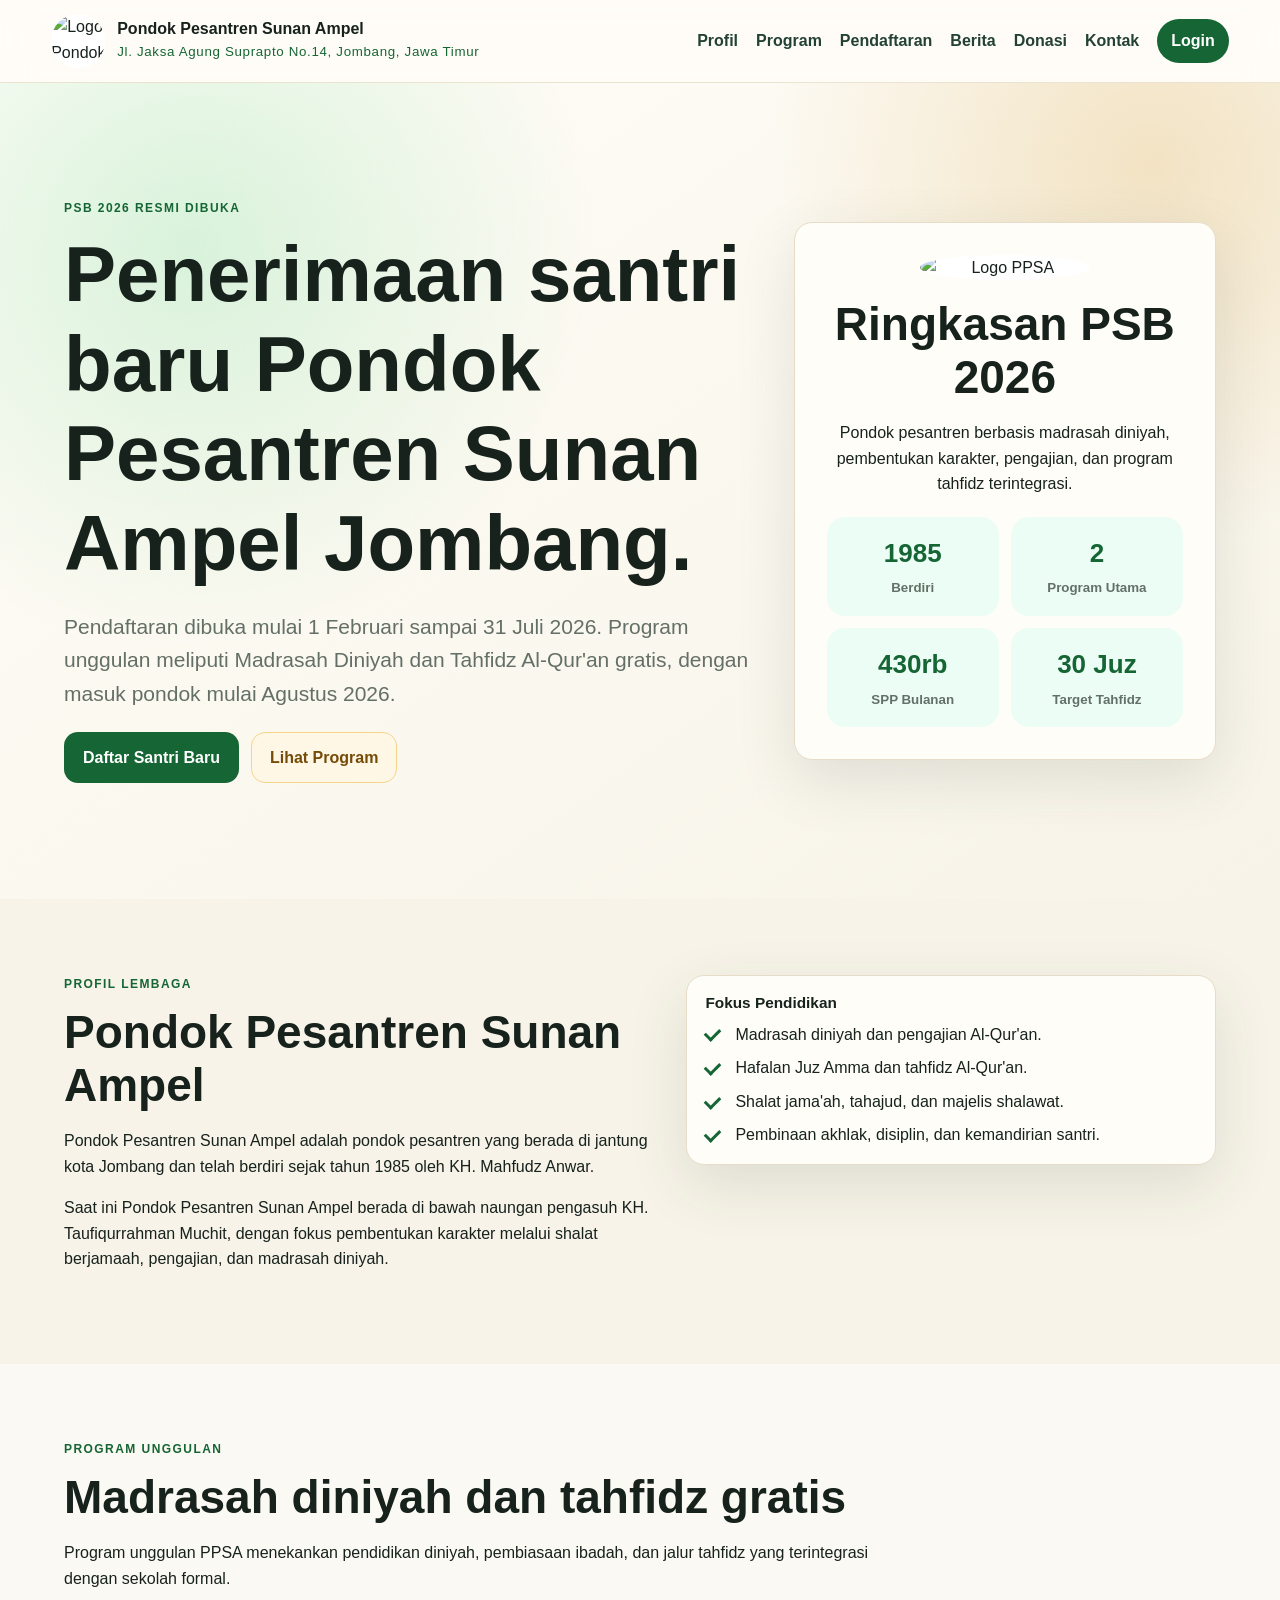
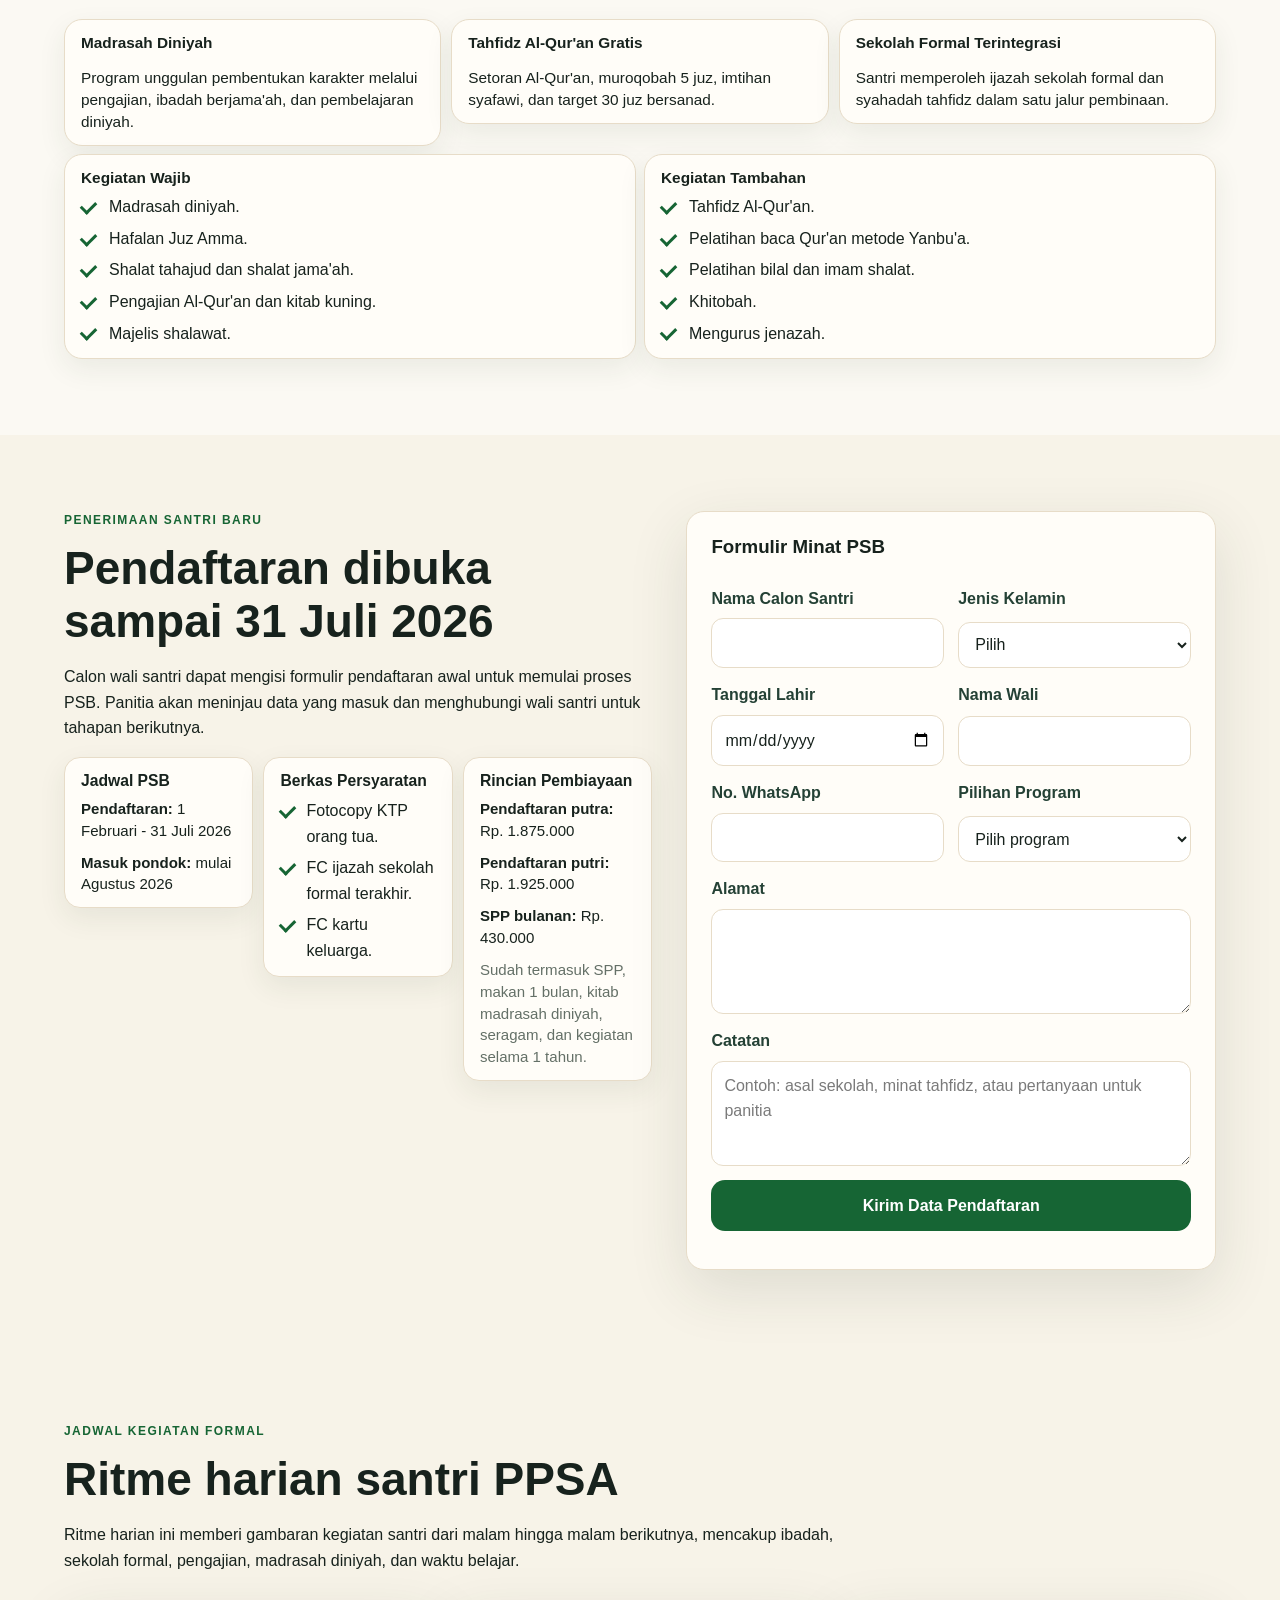
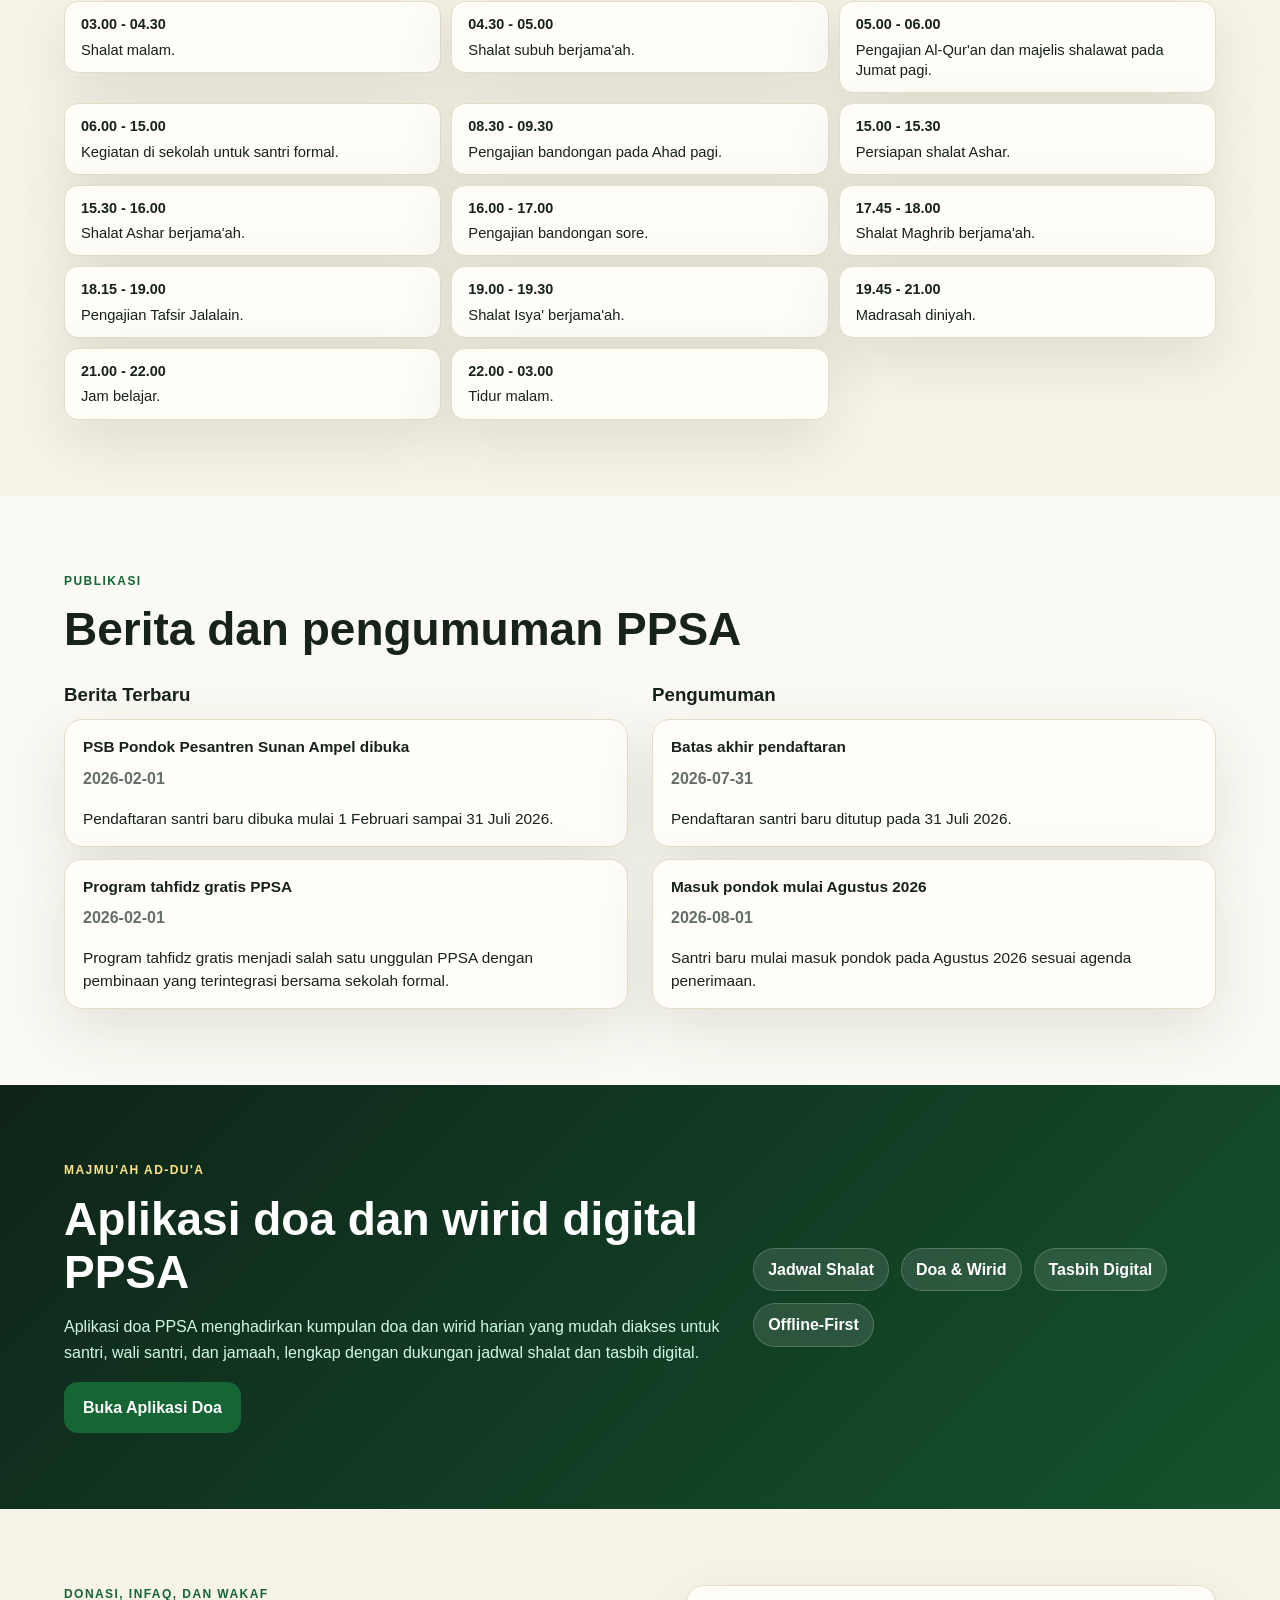
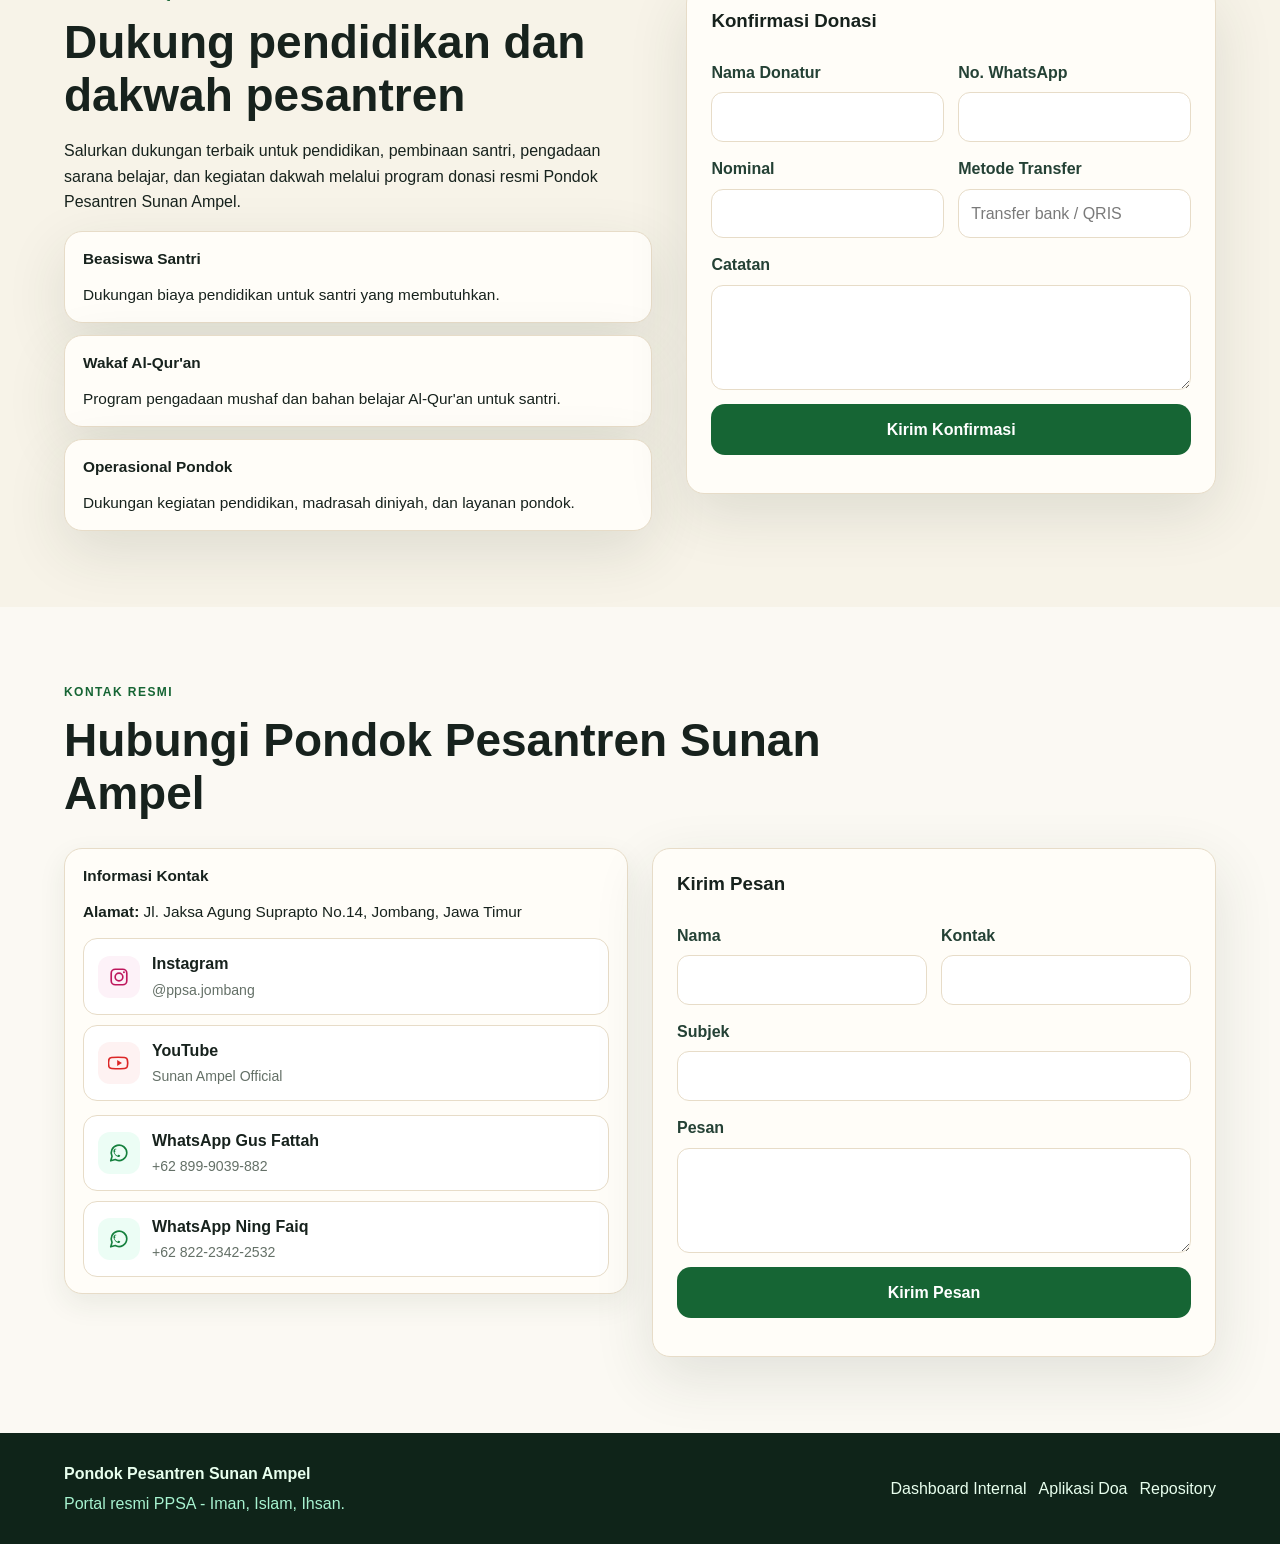
==== index.html @ ad1ab229 "update" ====
<!doctype html>
<html lang="id">
<head>
  <meta charset="utf-8" />
  <meta name="viewport" content="width=device-width, initial-scale=1" />
  <meta
    name="description"
    content="Portal resmi Pondok Pesantren Sunan Ampel: profil pesantren, program pendidikan, pendaftaran santri, berita, pengumuman, donasi, dan aplikasi doa digital PPSA."
  />
  <meta name="theme-color" content="#166534" />
  <title>Pondok Pesantren Sunan Ampel | Portal Resmi PPSA</title>
  <link rel="manifest" href="manifest.webmanifest" />
  <link rel="stylesheet" href="assets/portal.css?v=20260604b" />
</head>
<body>
  <header class="site-header">
    <a class="brand" href="#beranda" aria-label="Pondok Pesantren Sunan Ampel">
      <img src="https://raw.githubusercontent.com/cakgup/ppsa/main/assets/logo.png" alt="Logo Pondok Pesantren Sunan Ampel" />
      <span>
        <strong>Pondok Pesantren Sunan Ampel</strong>
        <small>Jl. Jaksa Agung Suprapto No.14, Jombang, Jawa Timur</small>
      </span>
    </a>
    <button class="nav-toggle" type="button" aria-label="Buka menu" aria-expanded="false">Menu</button>
    <nav class="site-nav" aria-label="Menu utama">
      <a href="#profil">Profil</a>
      <a href="#program">Program</a>
      <a href="#pendaftaran">Pendaftaran</a>
      <a href="#berita">Berita</a>
      <a href="#donasi">Donasi</a>
      <a href="#kontak">Kontak</a>
      <a class="nav-pill" href="dashboard.html">Login</a>
    </nav>
  </header>

  <main id="beranda">
    <section class="hero section-pad">
      <div class="hero-copy">
        <p class="eyebrow">PSB 2026 Resmi Dibuka</p>
        <h1>Penerimaan santri baru Pondok Pesantren Sunan Ampel Jombang.</h1>
        <p class="lead">
          Pendaftaran dibuka mulai 1 Februari sampai 31 Juli 2026. Program unggulan meliputi Madrasah Diniyah
          dan Tahfidz Al-Qur'an gratis, dengan masuk pondok mulai Agustus 2026.
        </p>
        <div class="hero-actions">
          <a class="btn-primary" href="#pendaftaran">Daftar Santri Baru</a>
          <a class="btn-secondary" href="#program">Lihat Program</a>
        </div>
      </div>
      <div class="hero-card" aria-label="Ringkasan lembaga">
        <img class="hero-logo" src="https://raw.githubusercontent.com/cakgup/ppsa/main/assets/logo.png" alt="Logo PPSA" />
        <h2>Ringkasan PSB 2026</h2>
        <p>Pondok pesantren berbasis madrasah diniyah, pembentukan karakter, pengajian, dan program tahfidz terintegrasi.</p>
        <div class="mini-grid">
          <div><b>1985</b><small>Berdiri</small></div>
          <div><b>2</b><small>Program Utama</small></div>
          <div><b>430rb</b><small>SPP Bulanan</small></div>
          <div><b>30 Juz</b><small>Target Tahfidz</small></div>
        </div>
      </div>
    </section>

    <section id="profil" class="section-pad split-section">
      <div>
        <p class="eyebrow">Profil Lembaga</p>
        <h2>Pondok Pesantren Sunan Ampel</h2>
        <p>
          Pondok Pesantren Sunan Ampel adalah pondok pesantren yang berada di jantung kota Jombang dan telah berdiri
          sejak tahun 1985 oleh KH. Mahfudz Anwar.
        </p>
        <p>
          Saat ini Pondok Pesantren Sunan Ampel berada di bawah naungan pengasuh KH. Taufiqurrahman Muchit, dengan
          fokus pembentukan karakter melalui shalat berjamaah, pengajian, dan madrasah diniyah.
        </p>
      </div>
      <div class="info-card">
        <h3>Fokus Pendidikan</h3>
        <ul class="check-list">
          <li>Madrasah diniyah dan pengajian Al-Qur'an.</li>
          <li>Hafalan Juz Amma dan tahfidz Al-Qur'an.</li>
          <li>Shalat jama'ah, tahajud, dan majelis shalawat.</li>
          <li>Pembinaan akhlak, disiplin, dan kemandirian santri.</li>
        </ul>
      </div>
    </section>

    <section id="program" class="section-pad alt-section">
      <div class="section-head">
        <p class="eyebrow">Program Unggulan</p>
        <h2>Madrasah diniyah dan tahfidz gratis</h2>
        <p>Program unggulan PPSA menekankan pendidikan diniyah, pembiasaan ibadah, dan jalur tahfidz yang terintegrasi dengan sekolah formal.</p>
      </div>
      <div id="programList" class="card-grid">
        <article class="feature-card"><h3>Madrasah Diniyah</h3><p>Pembelajaran dasar agama, kitab, pengajian, dan pembentukan karakter santri dalam ritme keseharian pondok.</p></article>
        <article class="feature-card"><h3>Tahfidz Al-Qur'an Gratis</h3><p>Setoran Al-Qur'an, muroqobah 5 juz, imtihan syafawi, ujian juz, dan target hafalan 30 juz bersanad.</p></article>
        <article class="feature-card"><h3>Sekolah Formal Terintegrasi</h3><p>Santri tetap mendapatkan ijazah sekolah formal dan syahadah tahfidz dalam pembinaan yang terhubung dengan MA Terpadu Sunan Ampel.</p></article>
      </div>
      <div class="two-columns spaced">
        <div class="info-card">
          <h3>Kegiatan Wajib</h3>
          <ul class="check-list">
            <li>Madrasah diniyah.</li>
            <li>Hafalan Juz Amma.</li>
            <li>Shalat tahajud dan shalat jama'ah.</li>
            <li>Pengajian Al-Qur'an dan kitab kuning.</li>
            <li>Majelis shalawat.</li>
          </ul>
        </div>
        <div class="info-card">
          <h3>Kegiatan Tambahan</h3>
          <ul class="check-list">
            <li>Tahfidz Al-Qur'an.</li>
            <li>Pelatihan baca Qur'an metode Yanbu'a.</li>
            <li>Pelatihan bilal dan imam shalat.</li>
            <li>Khitobah.</li>
            <li>Mengurus jenazah.</li>
          </ul>
        </div>
      </div>
    </section>

    <section id="pendaftaran" class="section-pad split-section">
      <div>
        <p class="eyebrow">Penerimaan Santri Baru</p>
        <h2>Pendaftaran dibuka sampai 31 Juli 2026</h2>
        <p>
          Calon wali santri dapat mengisi formulir pendaftaran awal untuk memulai proses PSB. Panitia akan meninjau data yang masuk dan menghubungi wali santri untuk tahapan berikutnya.
        </p>
        <div class="info-grid">
          <article class="info-card">
            <h3>Jadwal PSB</h3>
            <p><strong>Pendaftaran:</strong> 1 Februari - 31 Juli 2026</p>
            <p><strong>Masuk pondok:</strong> mulai Agustus 2026</p>
          </article>
          <article class="info-card">
            <h3>Berkas Persyaratan</h3>
            <ul class="check-list">
              <li>Fotocopy KTP orang tua.</li>
              <li>FC ijazah sekolah formal terakhir.</li>
              <li>FC kartu keluarga.</li>
            </ul>
          </article>
          <article class="info-card">
            <h3>Rincian Pembiayaan</h3>
            <p><strong>Pendaftaran putra:</strong> Rp. 1.875.000</p>
            <p><strong>Pendaftaran putri:</strong> Rp. 1.925.000</p>
            <p><strong>SPP bulanan:</strong> Rp. 430.000</p>
            <p class="muted-note">Sudah termasuk SPP, makan 1 bulan, kitab madrasah diniyah, seragam, dan kegiatan selama 1 tahun.</p>
          </article>
        </div>
      </div>
      <form class="public-form" data-api-form="/public/admissions">
        <h3>Formulir Minat PSB</h3>
        <label>Nama Calon Santri<input name="student_name" required /></label>
        <label>Jenis Kelamin<select name="gender" required><option value="">Pilih</option><option>Laki-laki</option><option>Perempuan</option></select></label>
        <label>Tanggal Lahir<input type="date" name="birth_date" /></label>
        <label>Nama Wali<input name="guardian_name" required /></label>
        <label>No. WhatsApp<input name="phone" required /></label>
        <label>
          Pilihan Program
          <select name="program" required>
            <option value="">Pilih program</option>
            <option value="Madrasah Diniyah">Madrasah Diniyah</option>
            <option value="Tahfidz Al-Qur'an">Tahfidz Al-Qur'an</option>
            <option value="Madrasah Diniyah + Tahfidz Al-Qur'an">Madrasah Diniyah + Tahfidz Al-Qur'an</option>
          </select>
        </label>
        <label class="full">Alamat<textarea name="address"></textarea></label>
        <label class="full">Catatan<textarea name="notes" placeholder="Contoh: asal sekolah, minat tahfidz, atau pertanyaan untuk panitia"></textarea></label>
        <button class="btn-primary" type="submit">Kirim Data Pendaftaran</button>
        <p class="form-status" role="status"></p>
      </form>
    </section>

    <section id="jadwal" class="section-pad">
      <div class="section-head">
        <p class="eyebrow">Jadwal Kegiatan Formal</p>
        <h2>Ritme harian santri PPSA</h2>
        <p>Ritme harian ini memberi gambaran kegiatan santri dari malam hingga malam berikutnya, mencakup ibadah, sekolah formal, pengajian, madrasah diniyah, dan waktu belajar.</p>
      </div>
      <div class="schedule-grid">
        <article class="stack-item"><strong>03.00 - 04.30</strong><p>Shalat malam.</p></article>
        <article class="stack-item"><strong>04.30 - 05.00</strong><p>Shalat subuh berjama'ah.</p></article>
        <article class="stack-item"><strong>05.00 - 06.00</strong><p>Pengajian Al-Qur'an dan majelis shalawat pada Jumat pagi.</p></article>
        <article class="stack-item"><strong>06.00 - 15.00</strong><p>Kegiatan di sekolah untuk santri formal.</p></article>
        <article class="stack-item"><strong>08.30 - 09.30</strong><p>Pengajian bandongan pada Ahad pagi.</p></article>
        <article class="stack-item"><strong>15.00 - 15.30</strong><p>Persiapan shalat Ashar.</p></article>
        <article class="stack-item"><strong>15.30 - 16.00</strong><p>Shalat Ashar berjama'ah.</p></article>
        <article class="stack-item"><strong>16.00 - 17.00</strong><p>Pengajian bandongan sore.</p></article>
        <article class="stack-item"><strong>17.45 - 18.00</strong><p>Shalat Maghrib berjama'ah.</p></article>
        <article class="stack-item"><strong>18.15 - 19.00</strong><p>Pengajian Tafsir Jalalain.</p></article>
        <article class="stack-item"><strong>19.00 - 19.30</strong><p>Shalat Isya' berjama'ah.</p></article>
        <article class="stack-item"><strong>19.45 - 21.00</strong><p>Madrasah diniyah.</p></article>
        <article class="stack-item"><strong>21.00 - 22.00</strong><p>Jam belajar.</p></article>
        <article class="stack-item"><strong>22.00 - 03.00</strong><p>Tidur malam.</p></article>
      </div>
    </section>

    <section id="berita" class="section-pad alt-section">
      <div class="section-head">
        <p class="eyebrow">Publikasi</p>
        <h2>Berita dan pengumuman PPSA</h2>
      </div>
      <div class="two-columns">
        <div>
          <h3>Berita Terbaru</h3>
          <div id="newsList" class="stack-list"></div>
        </div>
        <div>
          <h3>Pengumuman</h3>
          <div id="announcementList" class="stack-list"></div>
        </div>
      </div>
    </section>

    <section id="doa" class="section-pad doa-section">
      <div>
        <p class="eyebrow">Majmu'ah ad-Du'a</p>
        <h2>Aplikasi doa dan wirid digital PPSA</h2>
        <p>
          Aplikasi doa PPSA menghadirkan kumpulan doa dan wirid harian yang mudah diakses untuk santri, wali santri, dan jamaah, lengkap dengan dukungan jadwal shalat dan tasbih digital.
        </p>
        <a class="btn-primary" data-doa-link href="https://cakgup.github.io/ppsa/">Buka Aplikasi Doa</a>
      </div>
      <div class="doa-features">
        <span>Jadwal Shalat</span>
        <span>Doa & Wirid</span>
        <span>Tasbih Digital</span>
        <span>Offline-First</span>
      </div>
    </section>

    <section id="donasi" class="section-pad split-section">
      <div>
        <p class="eyebrow">Donasi, Infaq, dan Wakaf</p>
        <h2>Dukung pendidikan dan dakwah pesantren</h2>
        <p>
          Salurkan dukungan terbaik untuk pendidikan, pembinaan santri, pengadaan sarana belajar, dan kegiatan dakwah melalui program donasi resmi Pondok Pesantren Sunan Ampel.
        </p>
        <div id="donationList" class="stack-list"></div>
      </div>
      <form class="public-form" data-api-form="/public/donation-confirmation">
        <h3>Konfirmasi Donasi</h3>
        <label>Nama Donatur<input name="donor_name" required /></label>
        <label>No. WhatsApp<input name="phone" /></label>
        <label>Nominal<input type="number" name="amount" required /></label>
        <label>Metode Transfer<input name="method" placeholder="Transfer bank / QRIS" /></label>
        <label class="full">Catatan<textarea name="notes"></textarea></label>
        <button class="btn-primary" type="submit">Kirim Konfirmasi</button>
        <p class="form-status" role="status"></p>
      </form>
    </section>

    <section id="kontak" class="section-pad alt-section contact-section">
      <div class="section-head">
        <p class="eyebrow">Kontak Resmi</p>
        <h2>Hubungi Pondok Pesantren Sunan Ampel</h2>
      </div>
      <div class="two-columns">
        <div class="info-card">
          <h3>Informasi Kontak</h3>
          <p><strong>Alamat:</strong> Jl. Jaksa Agung Suprapto No.14, Jombang, Jawa Timur</p>
          <div class="contact-links">
            <a class="contact-link social instagram" href="https://www.instagram.com/ppsa.jombang/" target="_blank" rel="noreferrer">
              <span class="contact-icon" aria-hidden="true">
                <svg viewBox="0 0 24 24" focusable="false"><rect x="3.5" y="3.5" width="17" height="17" rx="4.5"></rect><circle cx="12" cy="12" r="4.2"></circle><circle cx="17.4" cy="6.7" r="1.1" fill="currentColor" stroke="none"></circle></svg>
              </span>
              <span><strong>Instagram</strong><small>@ppsa.jombang</small></span>
            </a>
            <a class="contact-link social youtube" href="https://www.youtube.com/@ppsajombang9936" target="_blank" rel="noreferrer">
              <span class="contact-icon" aria-hidden="true">
                <svg viewBox="0 0 24 24" focusable="false"><path d="M21 8.2a2.8 2.8 0 0 0-2-2c-1.8-.5-8-.5-8-.5s-6.2 0-8 .5a2.8 2.8 0 0 0-2 2A29 29 0 0 0 .5 12a29 29 0 0 0 .5 3.8 2.8 2.8 0 0 0 2 2c1.8.5 8 .5 8 .5s6.2 0 8-.5a2.8 2.8 0 0 0 2-2A29 29 0 0 0 21.5 12a29 29 0 0 0-.5-3.8Z"></path><path d="m10 15.4 5.2-3.4L10 8.6Z" fill="currentColor" stroke="none"></path></svg>
              </span>
              <span><strong>YouTube</strong><small>Sunan Ampel Official</small></span>
            </a>
          </div>
          <div class="contact-links">
            <a class="contact-link whatsapp" href="https://wa.me/628999039882" target="_blank" rel="noreferrer">
              <span class="contact-icon" aria-hidden="true">
                <svg viewBox="0 0 24 24" focusable="false"><path d="M20.5 11.8A8.5 8.5 0 0 1 7.9 19.1L3 20.5l1.4-4.8a8.5 8.5 0 1 1 16.1-3.9Z"></path><path d="M9.2 7.8c-.2-.5-.4-.5-.7-.5h-.6c-.2 0-.6.1-.9.4s-1 1-1 2.4 1 2.8 1.1 3 .2.3.4.6c.4.6 1 1.5 2.4 2.1 1.4.6 1.7.5 2 .5.3 0 1-.4 1.2-.8.2-.4.2-.8.2-.8s-.1-.1-.3-.2l-1.3-.6c-.2-.1-.4-.1-.5.1l-.5.6c-.1.1-.2.2-.5.1-.3-.1-1-.4-1.8-1.2-.7-.7-1.1-1.5-1.2-1.8-.1-.3 0-.4.1-.5l.4-.5c.1-.1.2-.3.3-.4.1-.1.1-.3 0-.4l-.8-1.5Z" fill="currentColor" stroke="none"></path></svg>
              </span>
              <span><strong>WhatsApp Gus Fattah</strong><small>+62 899-9039-882</small></span>
            </a>
            <a class="contact-link whatsapp" href="https://wa.me/6282223422532" target="_blank" rel="noreferrer">
              <span class="contact-icon" aria-hidden="true">
                <svg viewBox="0 0 24 24" focusable="false"><path d="M20.5 11.8A8.5 8.5 0 0 1 7.9 19.1L3 20.5l1.4-4.8a8.5 8.5 0 1 1 16.1-3.9Z"></path><path d="M9.2 7.8c-.2-.5-.4-.5-.7-.5h-.6c-.2 0-.6.1-.9.4s-1 1-1 2.4 1 2.8 1.1 3 .2.3.4.6c.4.6 1 1.5 2.4 2.1 1.4.6 1.7.5 2 .5.3 0 1-.4 1.2-.8.2-.4.2-.8.2-.8s-.1-.1-.3-.2l-1.3-.6c-.2-.1-.4-.1-.5.1l-.5.6c-.1.1-.2.2-.5.1-.3-.1-1-.4-1.8-1.2-.7-.7-1.1-1.5-1.2-1.8-.1-.3 0-.4.1-.5l.4-.5c.1-.1.2-.3.3-.4.1-.1.1-.3 0-.4l-.8-1.5Z" fill="currentColor" stroke="none"></path></svg>
              </span>
              <span><strong>WhatsApp Ning Faiq</strong><small>+62 822-2342-2532</small></span>
            </a>
          </div>
        </div>
        <form class="public-form" data-api-form="/public/contact">
          <h3>Kirim Pesan</h3>
          <label>Nama<input name="name" required /></label>
          <label>Kontak<input name="contact" required /></label>
          <label class="full">Subjek<input name="subject" /></label>
          <label class="full">Pesan<textarea name="message" required></textarea></label>
          <button class="btn-primary" type="submit">Kirim Pesan</button>
          <p class="form-status" role="status"></p>
        </form>
      </div>
    </section>
  </main>

  <footer class="site-footer">
    <div>
      <strong>Pondok Pesantren Sunan Ampel</strong>
      <p>Portal resmi PPSA - Iman, Islam, Ihsan.</p>
    </div>
    <div class="footer-links">
      <a href="dashboard.html">Dashboard Internal</a>
      <a data-doa-link href="https://cakgup.github.io/ppsa/">Aplikasi Doa</a>
      <a href="https://github.com/cakgup/ppsa_ms">Repository</a>
    </div>
  </footer>

  <script src="assets/config.js?v=20260604a"></script>
  <script src="assets/portal.js?v=20260604a"></script>
</body>
</html>
---- assets/portal.css ----
:root {
  --green: #166534;
  --green-dark: #0f2419;
  --green-soft: #ecfdf5;
  --gold: #d9a441;
  --cream: #f7f3e8;
  --ink: #17221d;
  --muted: #647067;
  --card: #fffdf8;
  --line: #e7dcc8;
  --shadow: 0 20px 60px rgba(38, 60, 42, 0.12);
}

* { box-sizing: border-box; }
html { scroll-behavior: smooth; }
body {
  margin: 0;
  background: var(--cream);
  color: var(--ink);
  font-family: "Segoe UI", Arial, sans-serif;
  line-height: 1.6;
}
a { color: inherit; text-decoration: none; }
img { max-width: 100%; display: block; }
button, input, select, textarea { font: inherit; }
.site-header {
  position: sticky;
  top: 0;
  z-index: 20;
  display: flex;
  align-items: center;
  justify-content: space-between;
  gap: 24px;
  padding: 14px clamp(18px, 4vw, 56px);
  border-bottom: 1px solid rgba(231, 220, 200, 0.8);
  background: rgba(255, 253, 248, 0.92);
  backdrop-filter: blur(14px);
}
.brand { display: flex; align-items: center; gap: 12px; }
.brand img { width: 54px; height: 54px; border-radius: 50%; object-fit: contain; background: white; }
.brand strong { display: block; line-height: 1.2; }
.brand small { color: var(--green); font-weight: 400; letter-spacing: .05em; }
.site-nav { display: flex; align-items: center; gap: 18px; font-weight: 750; color: #244135; }
.site-nav a:hover { color: var(--green); }
.nav-pill {
  border-radius: 999px;
  padding: 9px 14px;
  background: var(--green);
  color: white !important;
}
.nav-toggle { display: none; border: 1px solid var(--line); border-radius: 10px; padding: 9px 12px; background: white; font-weight: 800; }
.section-pad { padding: 76px clamp(20px, 5vw, 72px); }
.hero {
  display: grid;
  grid-template-columns: minmax(0, 1.12fr) minmax(300px, .68fr);
  gap: 34px;
  align-items: center;
  min-height: calc(100vh - 84px);
  background:
    radial-gradient(circle at 15% 20%, rgba(34, 197, 94, .17), transparent 32%),
    radial-gradient(circle at 90% 10%, rgba(217, 164, 65, .25), transparent 28%),
    linear-gradient(145deg, #fffdf7, #f7f3e8);
}
.eyebrow {
  margin: 0 0 12px;
  color: var(--green);
  font-weight: 900;
  text-transform: uppercase;
  letter-spacing: .12em;
  font-size: 12px;
}
h1, h2, h3 { line-height: 1.15; margin: 0 0 14px; }
h1 { font-size: clamp(38px, 7vw, 78px); }
h2 { font-size: clamp(28px, 4vw, 46px); }
.lead { font-size: clamp(17px, 2vw, 21px); color: var(--muted); max-width: 760px; }
.hero-actions, .footer-links { display: flex; flex-wrap: wrap; gap: 12px; align-items: center; }
.btn-primary, .btn-secondary, .btn-ghost {
  display: inline-flex;
  align-items: center;
  justify-content: center;
  border-radius: 14px;
  padding: 12px 18px;
  font-weight: 900;
  border: 1px solid transparent;
}
.btn-primary { background: var(--green); color: white; }
.btn-secondary { background: #fff7e6; color: #754b08; border-color: #f6d58b; }
.btn-ghost { background: white; color: var(--green); border: none; }
.values { display: flex; flex-wrap: wrap; gap: 10px; margin-top: 14px; }
.values span, .doa-features span {
  border-radius: 999px;
  padding: 8px 14px;
  background: var(--green-soft);
  color: var(--green);
  font-weight: 900;
}
.hero-card, .info-card, .feature-card, .public-form, .stack-item {
  border: 1px solid var(--line);
  border-radius: 18px;
  background: var(--card);
  box-shadow: var(--shadow);
}
.hero-card { padding: 32px; text-align: center; }
.hero-logo { width: 170px; margin: 0 auto 18px; border-radius: 50%; background: white; }
.mini-grid { display: grid; grid-template-columns: repeat(2, 1fr); gap: 12px; margin-top: 20px; }
.mini-grid div {
  border-radius: 18px;
  background: var(--green-soft);
  padding: 16px;
}
.mini-grid b { display: block; font-size: 26px; color: var(--green); }
.mini-grid small { color: var(--muted); font-weight: 800; }
.split-section { display: grid; grid-template-columns: 1fr .9fr; gap: 34px; align-items: start; }
.alt-section { background: rgba(255,255,255,.46); }
.section-head { max-width: 820px; margin-bottom: 28px; }
.card-grid { display: grid; grid-template-columns: repeat(3, minmax(0, 1fr)); gap: 10px; }
.info-grid { display: grid; grid-template-columns: repeat(3, minmax(0, 1fr)); gap: 12px; }
.schedule-grid { display: grid; grid-template-columns: repeat(3, minmax(0, 1fr)); gap: 10px; }
.card-grid,
.info-grid,
.two-columns,
.schedule-grid {
  align-items: start;
}
.feature-card, .info-card, .stack-item { padding: 18px 18px 16px; }
.feature-card h3,
.info-card h3,
.stack-item h3 {
  margin-bottom: 10px;
  font-size: 0.96rem;
}
.feature-card p,
.info-card p,
.stack-item p,
.stack-item li {
  font-size: 0.96rem;
  line-height: 1.5;
}
.feature-card p:last-child,
.info-card p:last-child,
.stack-item p:last-child {
  margin-bottom: 0;
}
.check-list { padding-left: 0; list-style: none; display: grid; gap: 8px; margin: 0; }
.check-list li {
  position: relative;
  padding-left: 30px;
}
.check-list li::before {
  content: "";
  position: absolute;
  left: 0;
  top: 0.42em;
  width: 12px;
  height: 7px;
  border-left: 3px solid var(--green);
  border-bottom: 3px solid var(--green);
  transform: rotate(-45deg);
}
.steps { padding-left: 20px; color: var(--muted); font-weight: 650; }
.muted-note { color: var(--muted); font-size: 0.94rem; }
.public-form {
  display: grid;
  grid-template-columns: repeat(2, minmax(0, 1fr));
  gap: 14px;
  padding: 24px;
}
.public-form h3, .public-form .full, .public-form button, .public-form .form-status { grid-column: 1 / -1; }
label { display: grid; gap: 7px; font-weight: 700; color: #244135; }
input, select, textarea {
  width: 100%;
  border: 1px solid var(--line);
  border-radius: 12px;
  padding: 11px 12px;
  background: white;
  color: var(--ink);
  font-weight: 400;
}
input::placeholder,
textarea::placeholder {
  color: #7a7a7a;
  font-weight: 400;
}
textarea { min-height: 105px; resize: vertical; }
.form-status { margin: 0; color: var(--green); font-weight: 800; }
.two-columns { display: grid; grid-template-columns: repeat(2, minmax(0, 1fr)); gap: 24px; }
.stack-list { display: grid; gap: 12px; }
.stack-item time, .stack-item small { color: var(--muted); font-weight: 700; }
.schedule-grid .stack-item {
  padding: 14px 16px 12px;
  border-radius: 14px;
}
.contact-links {
  display: grid;
  gap: 10px;
  margin-top: 14px;
}
.contact-link {
  display: flex;
  align-items: center;
  gap: 12px;
  padding: 12px 14px;
  border: 1px solid var(--line);
  border-radius: 14px;
  background: #fff;
  transition: transform 0.18s ease, box-shadow 0.18s ease, border-color 0.18s ease;
}
.contact-link:hover {
  transform: translateY(-1px);
  box-shadow: 0 10px 24px rgba(38, 60, 42, 0.08);
}
.contact-link span:last-child {
  display: grid;
  gap: 2px;
}
.contact-link small {
  color: var(--muted);
  font-size: 0.88rem;
}
.contact-icon {
  display: inline-flex;
  align-items: center;
  justify-content: center;
  width: 42px;
  height: 42px;
  border-radius: 12px;
  flex: 0 0 42px;
}
.contact-icon svg {
  width: 22px;
  height: 22px;
  fill: none;
  stroke: currentColor;
  stroke-width: 1.8;
  stroke-linecap: round;
  stroke-linejoin: round;
}
.contact-link.instagram .contact-icon {
  background: #fdf2f8;
  color: #be185d;
}
.contact-link.youtube .contact-icon {
  background: #fef2f2;
  color: #dc2626;
}
.contact-link.whatsapp .contact-icon {
  background: #ecfdf5;
  color: #15803d;
}
.schedule-grid .stack-item strong {
  display: block;
  margin-bottom: 6px;
  font-size: 0.9rem;
  line-height: 1.2;
}
.schedule-grid .stack-item p {
  margin: 0;
  font-size: 0.92rem;
  line-height: 1.38;
}
.card-grid .feature-card,
.two-columns .info-card,
.info-grid .info-card {
  box-shadow: 0 10px 28px rgba(38, 60, 42, 0.08);
}
#programList .feature-card {
  align-self: start;
  padding: 14px 16px 12px;
}
#programList .feature-card h3 {
  margin-bottom: 8px;
}
#programList .feature-card p {
  line-height: 1.42;
}
#program .two-columns {
  gap: 8px;
  margin-top: 8px;
}
#program .two-columns .info-card {
  align-self: start;
  padding: 14px 16px 12px;
}
#program .two-columns .info-card h3 {
  margin-bottom: 8px;
}
#program .two-columns .check-list {
  gap: 6px;
}
#program .two-columns .info-card .check-list li {
  padding-left: 28px;
}
#program .two-columns .info-card .check-list li::before {
  top: 0.42em;
}
#pendaftaran .info-grid {
  gap: 10px;
  align-items: start;
  grid-auto-rows: min-content;
}
#pendaftaran .info-grid .info-card {
  align-self: start;
  padding: 14px 16px 12px;
  border-radius: 16px;
}
#pendaftaran .info-grid .info-card h3 {
  margin-bottom: 8px;
  font-size: 0.98rem;
}
#pendaftaran .info-grid .info-card p {
  margin: 0 0 10px;
  font-size: 0.94rem;
  line-height: 1.45;
}
#pendaftaran .info-grid .info-card p:last-child {
  margin-bottom: 0;
}
#pendaftaran .info-grid .check-list {
  gap: 6px;
}
#pendaftaran .info-grid .check-list li {
  padding-left: 26px;
}
#pendaftaran .info-grid .check-list li::before {
  top: 0.42em;
}
.doa-section {
  display: grid;
  grid-template-columns: 1fr .7fr;
  gap: 28px;
  align-items: center;
  background: linear-gradient(135deg, var(--green-dark), #14532d);
  color: white;
}
.doa-section .eyebrow { color: #fde68a; }
.doa-section p { color: #d1fae5; }
.doa-features { display: flex; flex-wrap: wrap; gap: 12px; }
.doa-features span { background: rgba(255,255,255,.11); color: white; border: 1px solid rgba(255,255,255,.18); }
.site-footer {
  display: flex;
  justify-content: space-between;
  gap: 24px;
  padding: 28px clamp(20px, 5vw, 72px);
  background: var(--green-dark);
  color: #e8ffee;
}
.site-footer p { margin: 4px 0 0; color: #a7f3d0; }

@media (max-width: 900px) {
  .nav-toggle { display: inline-flex; }
  .site-nav {
    position: absolute;
    top: 76px;
    left: 20px;
    right: 20px;
    display: none;
    flex-direction: column;
    align-items: stretch;
    padding: 18px;
    border: 1px solid var(--line);
    border-radius: 18px;
    background: white;
    box-shadow: var(--shadow);
  }
  .site-nav.open { display: flex; }
  .hero, .split-section, .two-columns, .doa-section, .info-grid, .schedule-grid { grid-template-columns: 1fr; }
  .card-grid { grid-template-columns: 1fr; }
  .card-grid,
  .info-grid,
  .two-columns {
    gap: 10px;
  }
  .public-form { grid-template-columns: 1fr; }
  .hero-actions {
    flex-direction: column;
    align-items: stretch;
  }
  .hero-actions > a {
    width: 100%;
  }
  .values {
    margin-top: 10px;
  }
  h1 { font-size: 40px; }
  .site-footer { flex-direction: column; }
}
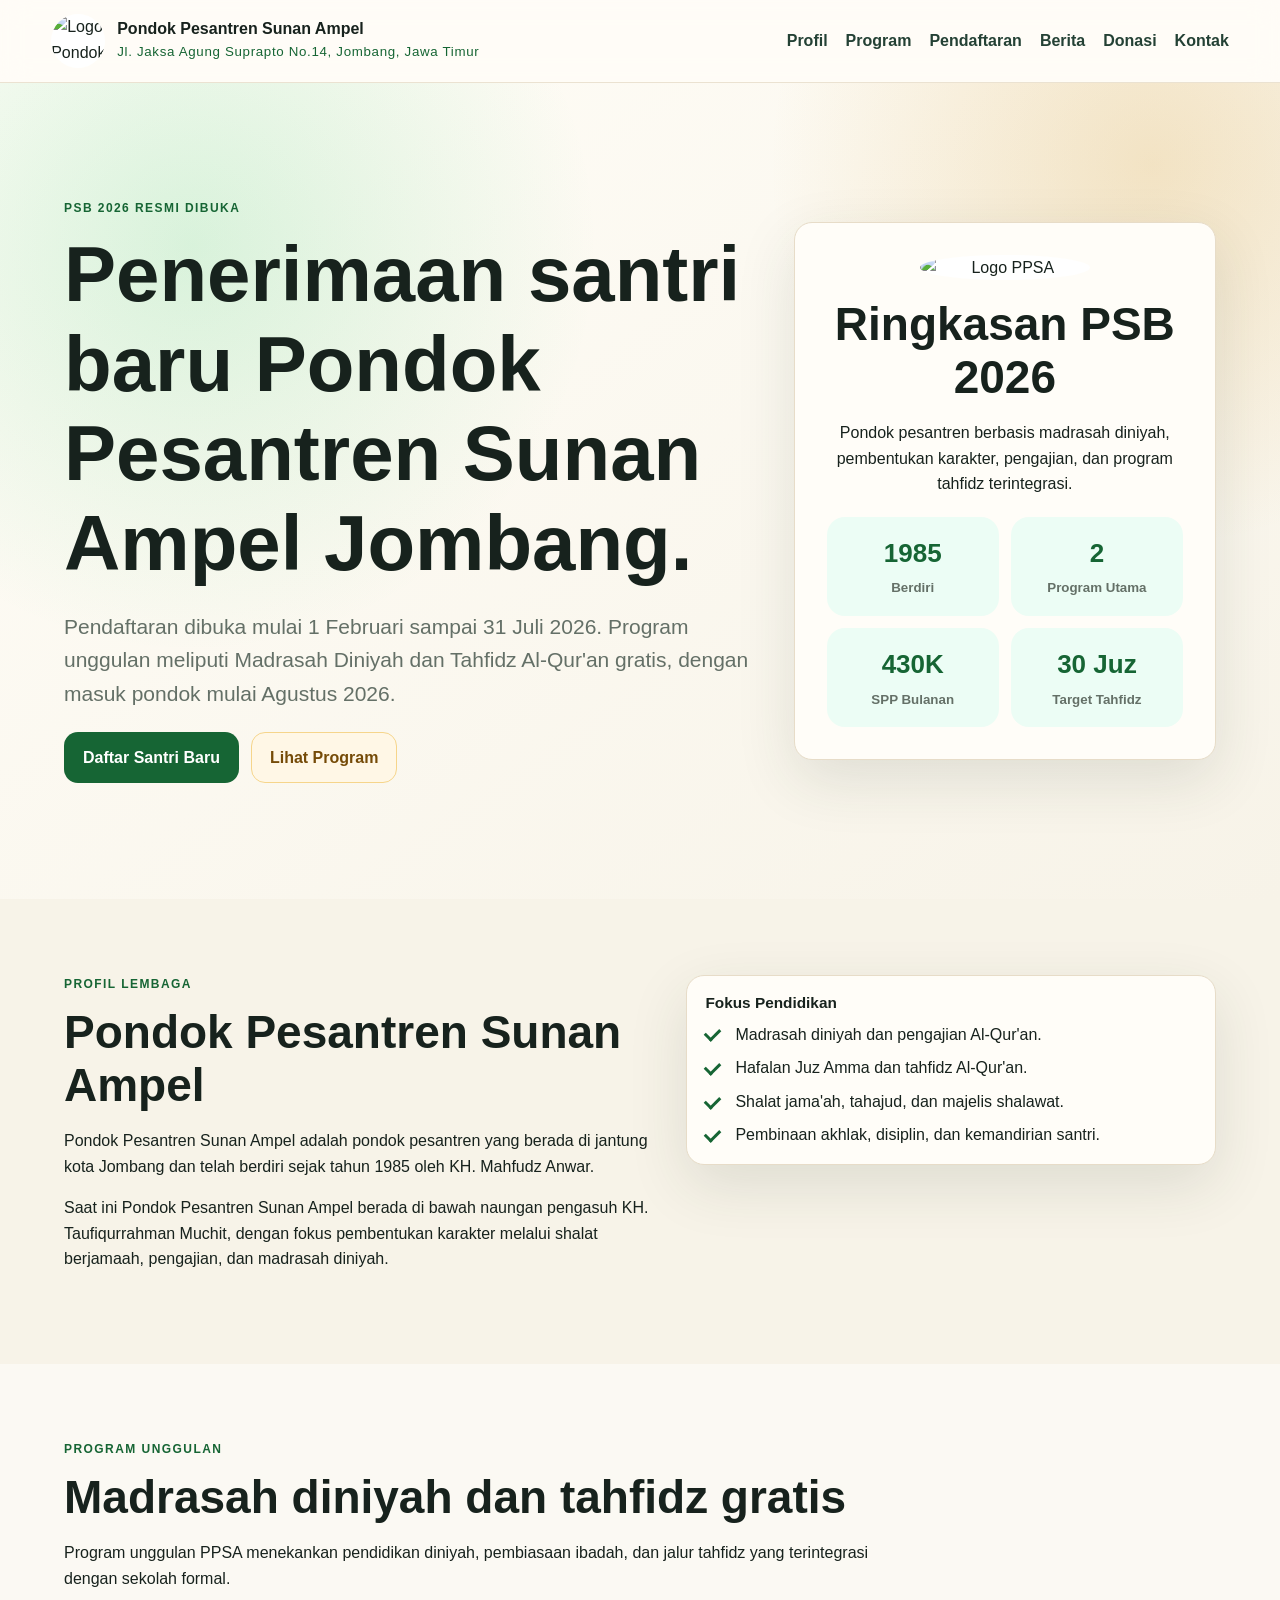
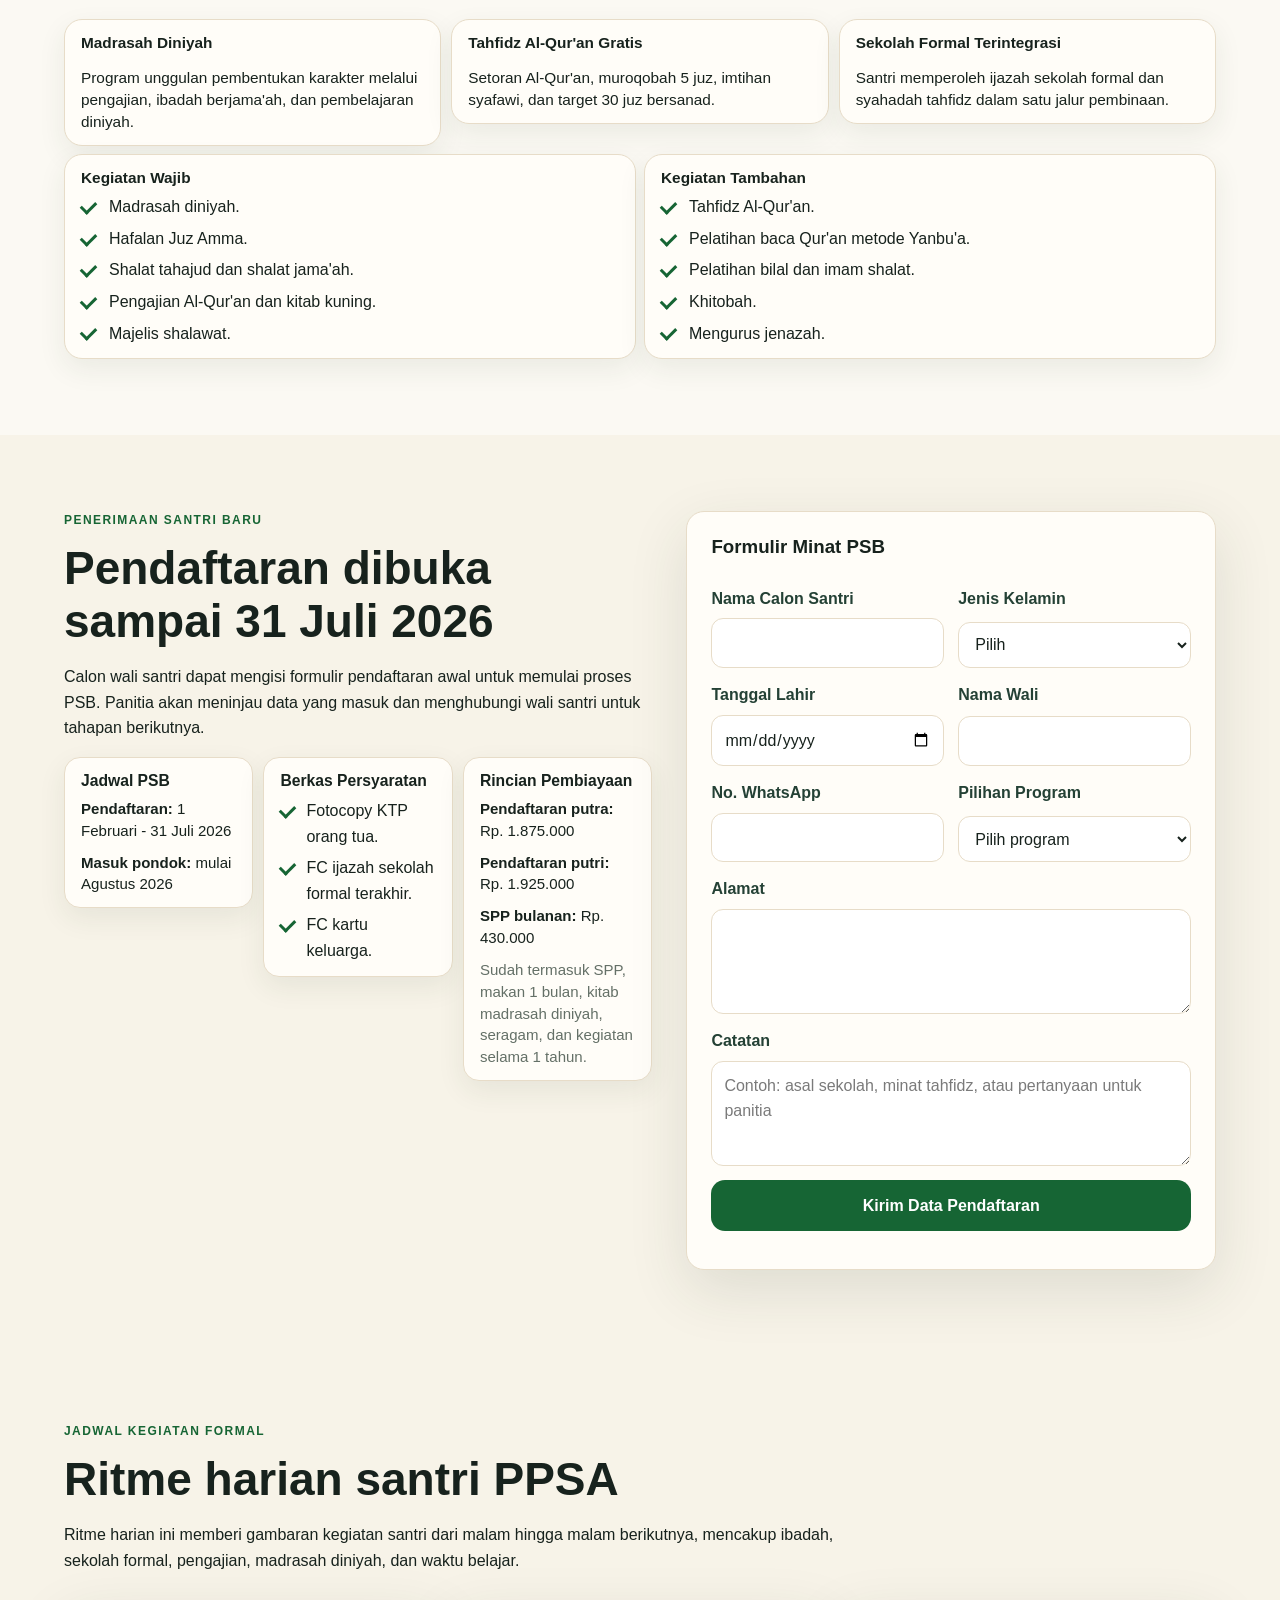
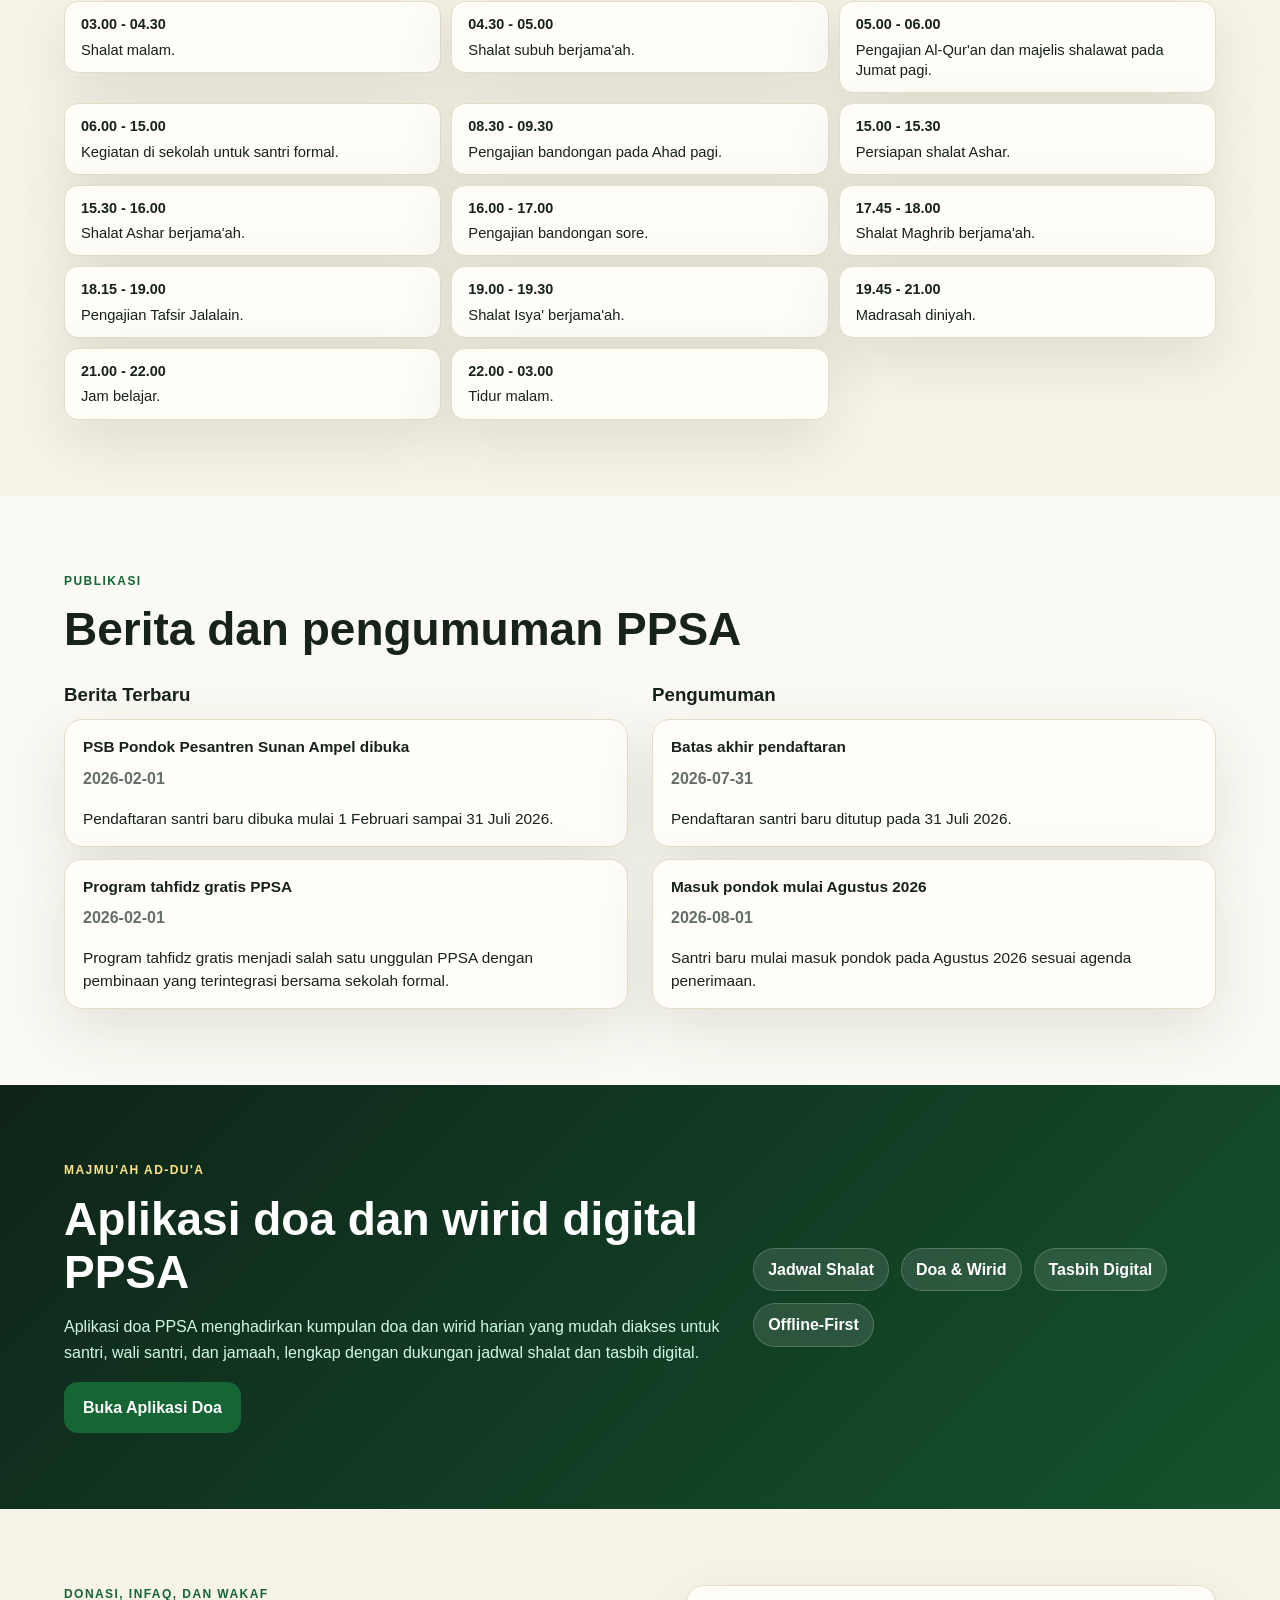
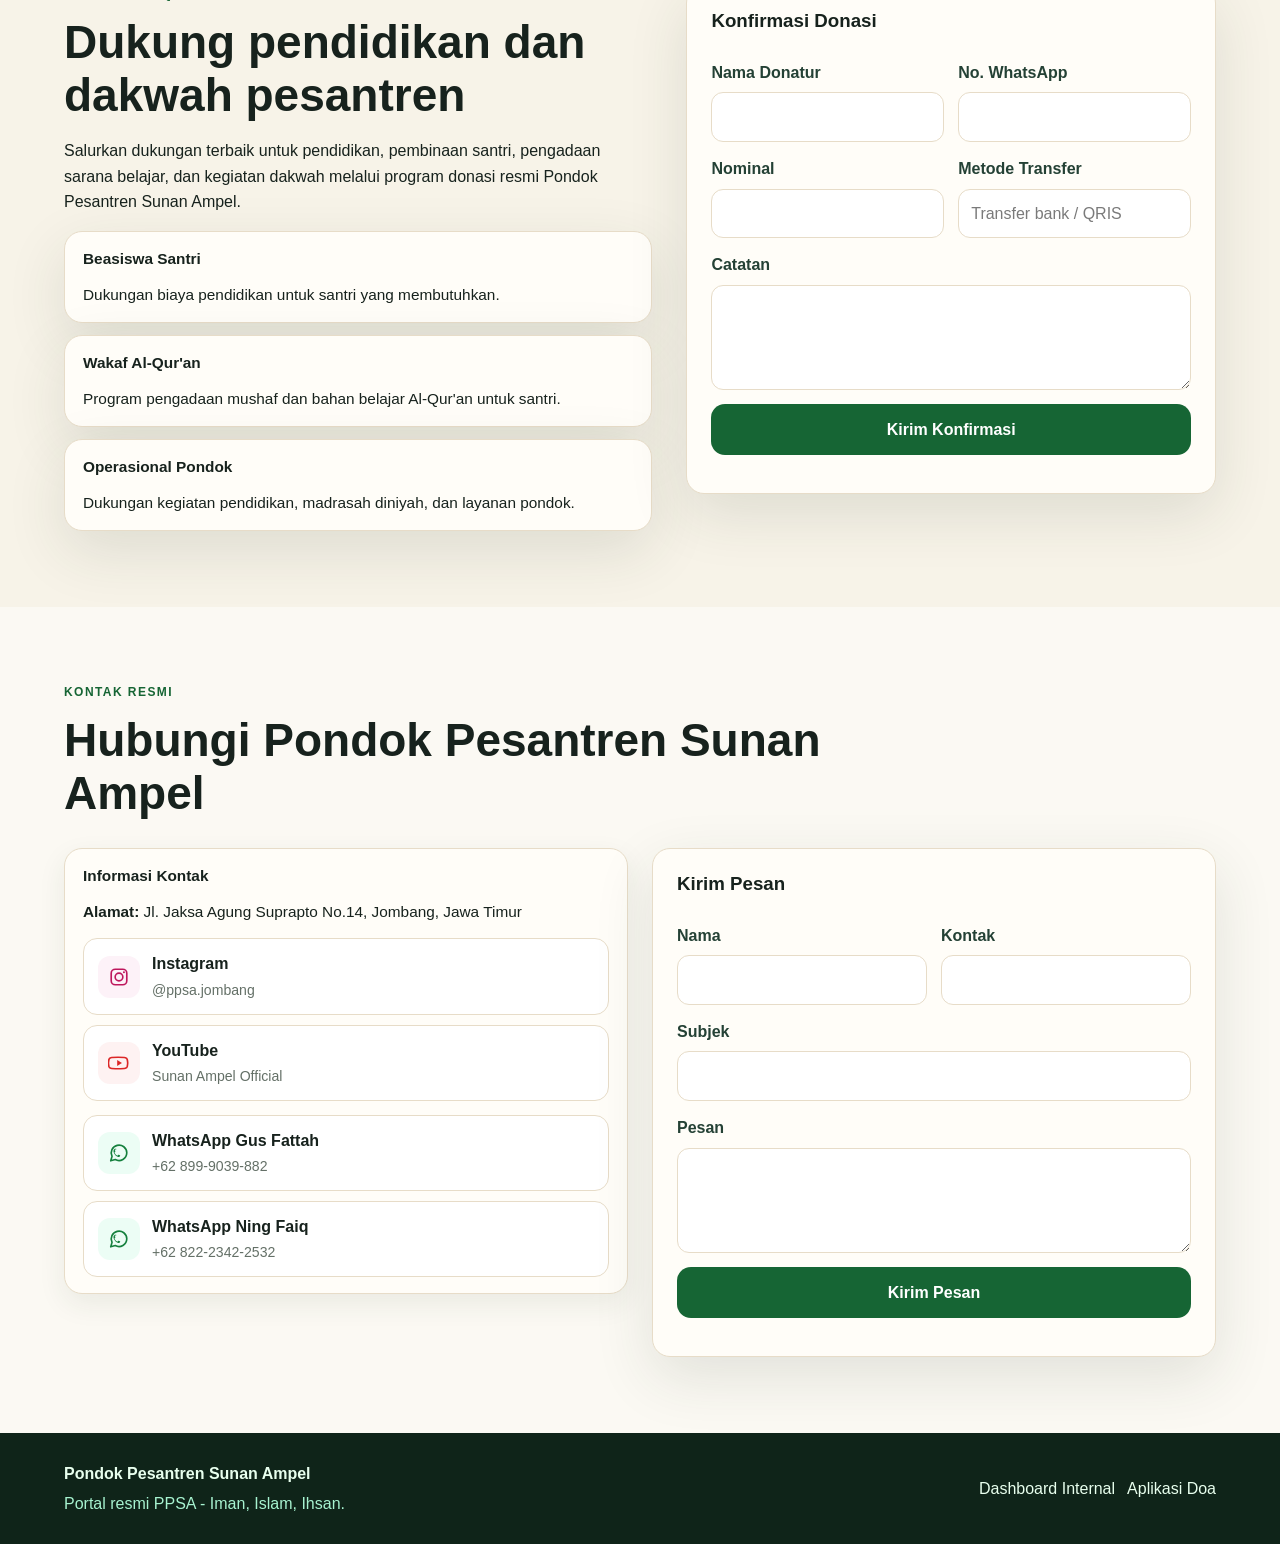
==== commit 672956ff: "update" ====
--- a/index.html
+++ b/index.html
@@ -29,7 +29,6 @@
       <a href="#berita">Berita</a>
       <a href="#donasi">Donasi</a>
       <a href="#kontak">Kontak</a>
-      <a class="nav-pill" href="dashboard.html">Login</a>
     </nav>
   </header>
 
@@ -54,7 +53,7 @@
         <div class="mini-grid">
           <div><b>1985</b><small>Berdiri</small></div>
           <div><b>2</b><small>Program Utama</small></div>
-          <div><b>430rb</b><small>SPP Bulanan</small></div>
+          <div><b>430K</b><small>SPP Bulanan</small></div>
           <div><b>30 Juz</b><small>Target Tahfidz</small></div>
         </div>
       </div>
@@ -309,8 +308,7 @@
     </div>
     <div class="footer-links">
       <a href="dashboard.html">Dashboard Internal</a>
-      <a data-doa-link href="https://cakgup.github.io/ppsa/">Aplikasi Doa</a>
-      <a href="https://github.com/cakgup/ppsa_ms">Repository</a>
+      <a data-doa-link href="https://ppsajombang.vercel.app">Aplikasi Doa</a>
     </div>
   </footer>
 
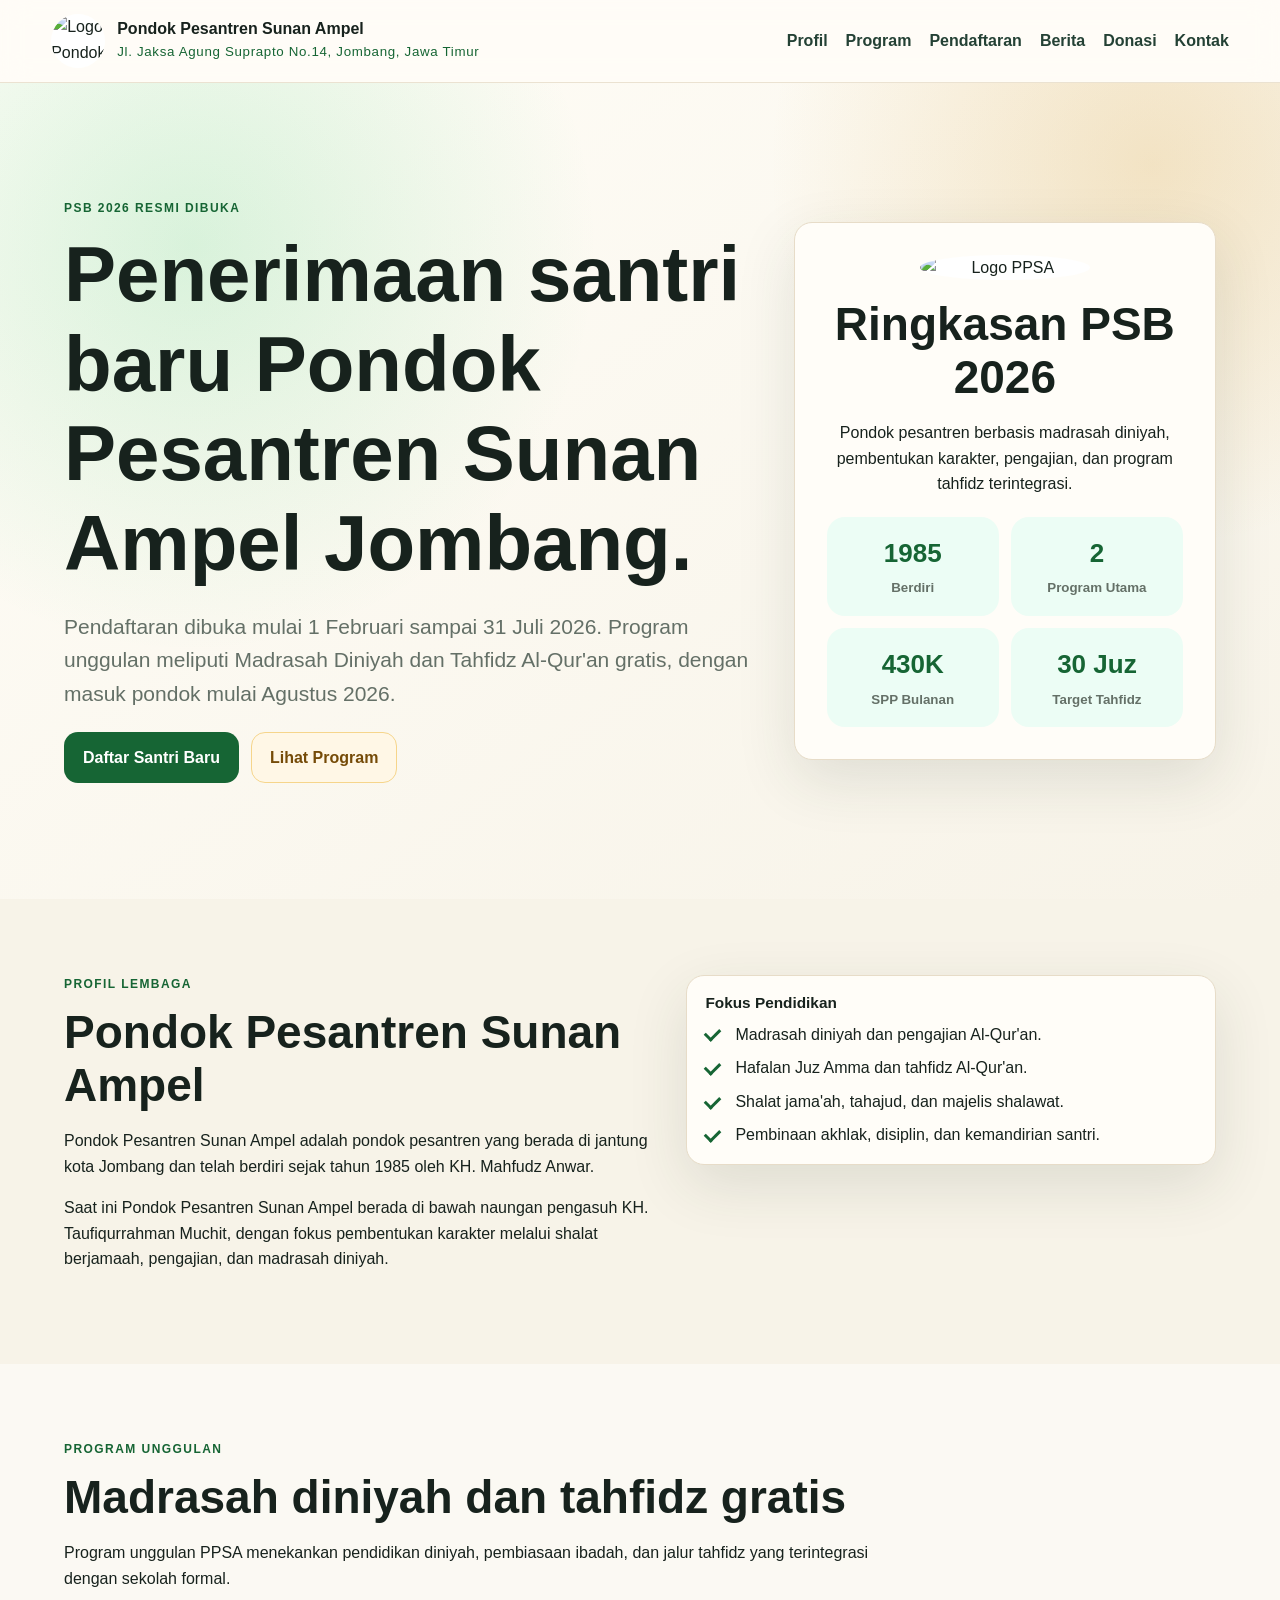
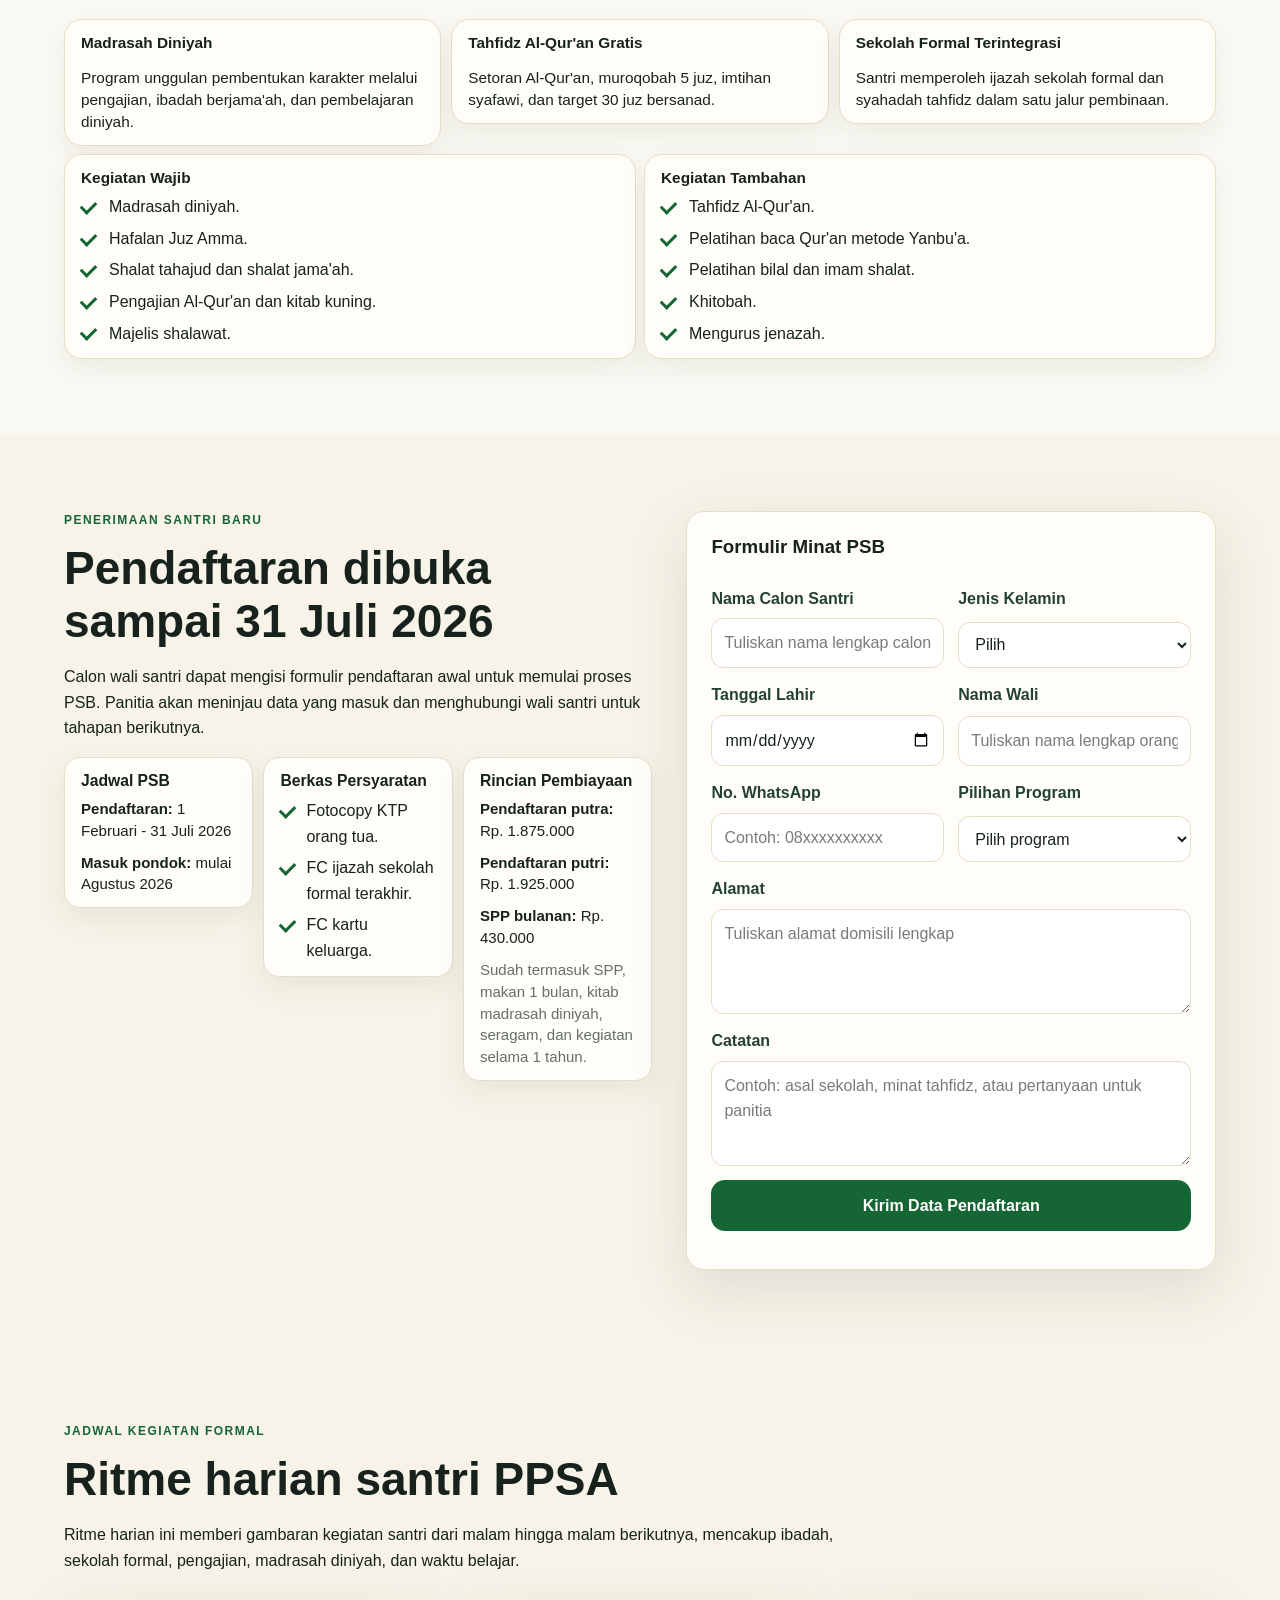
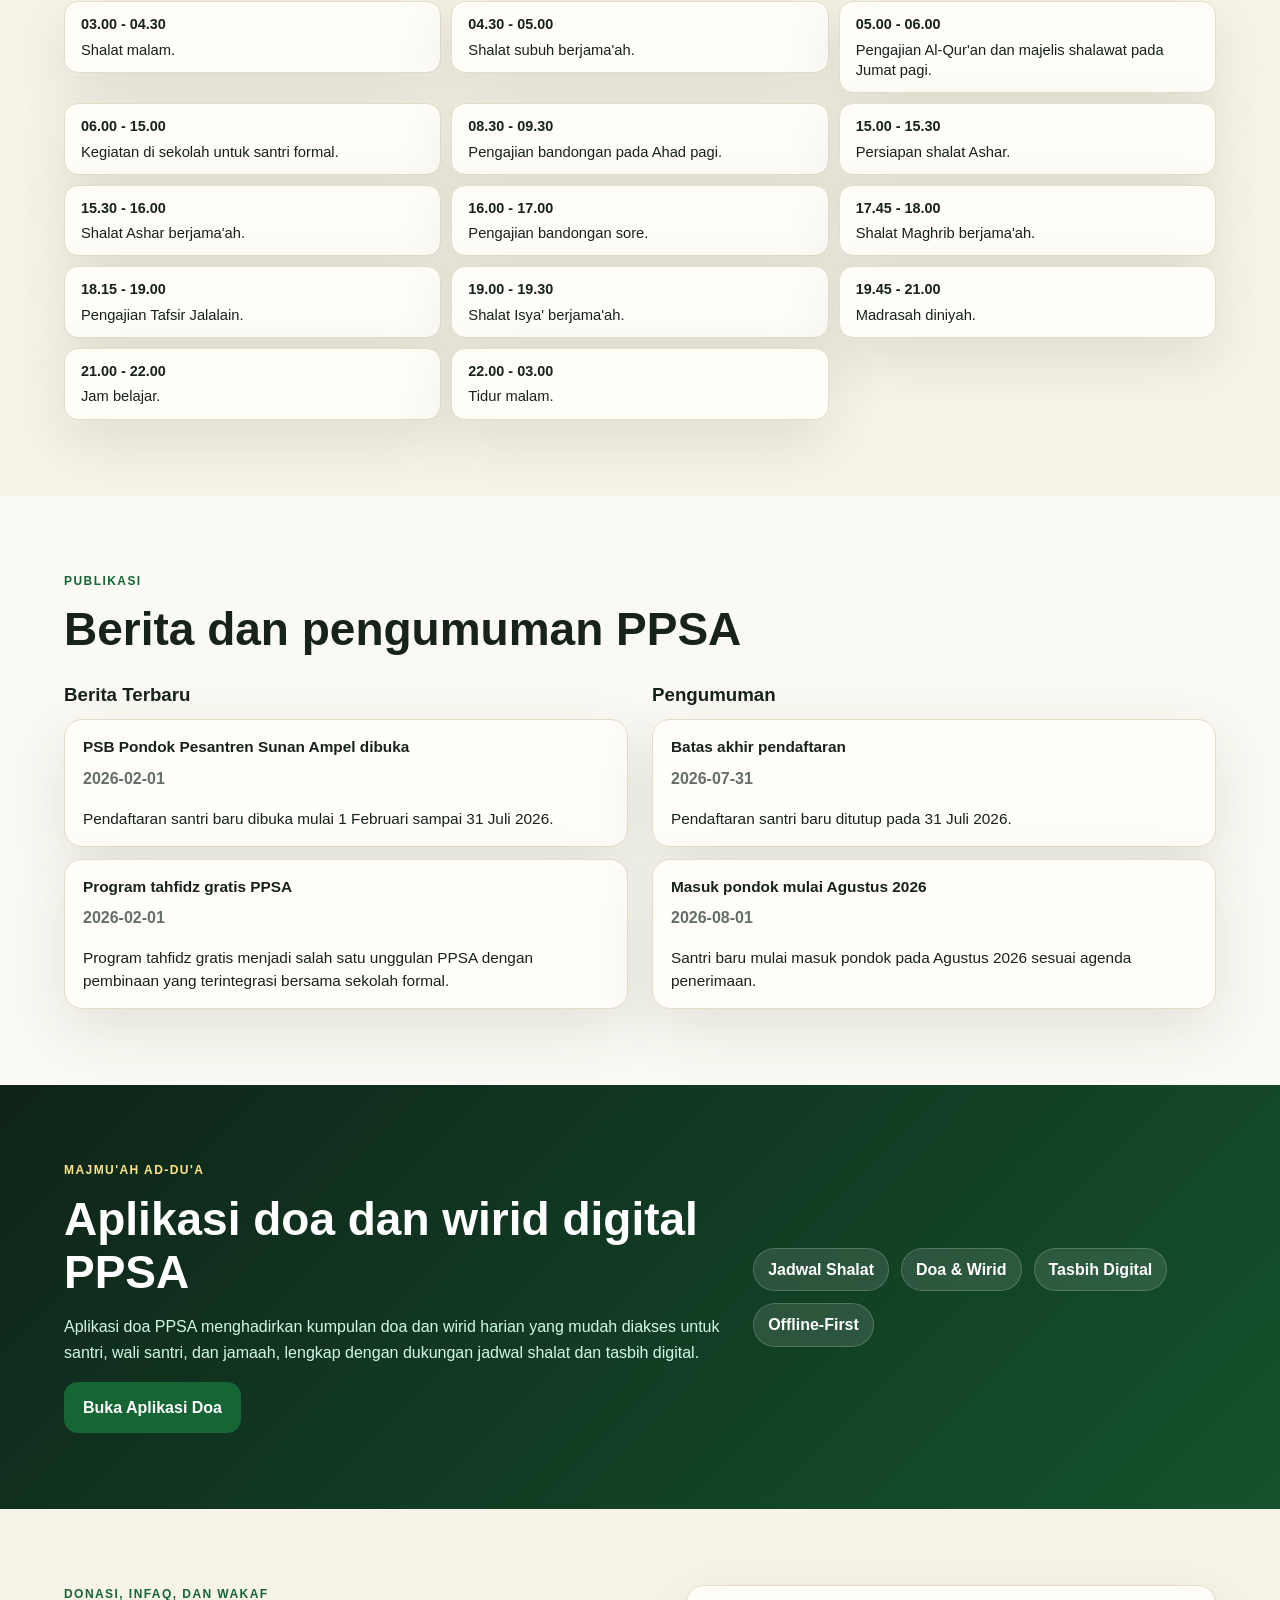
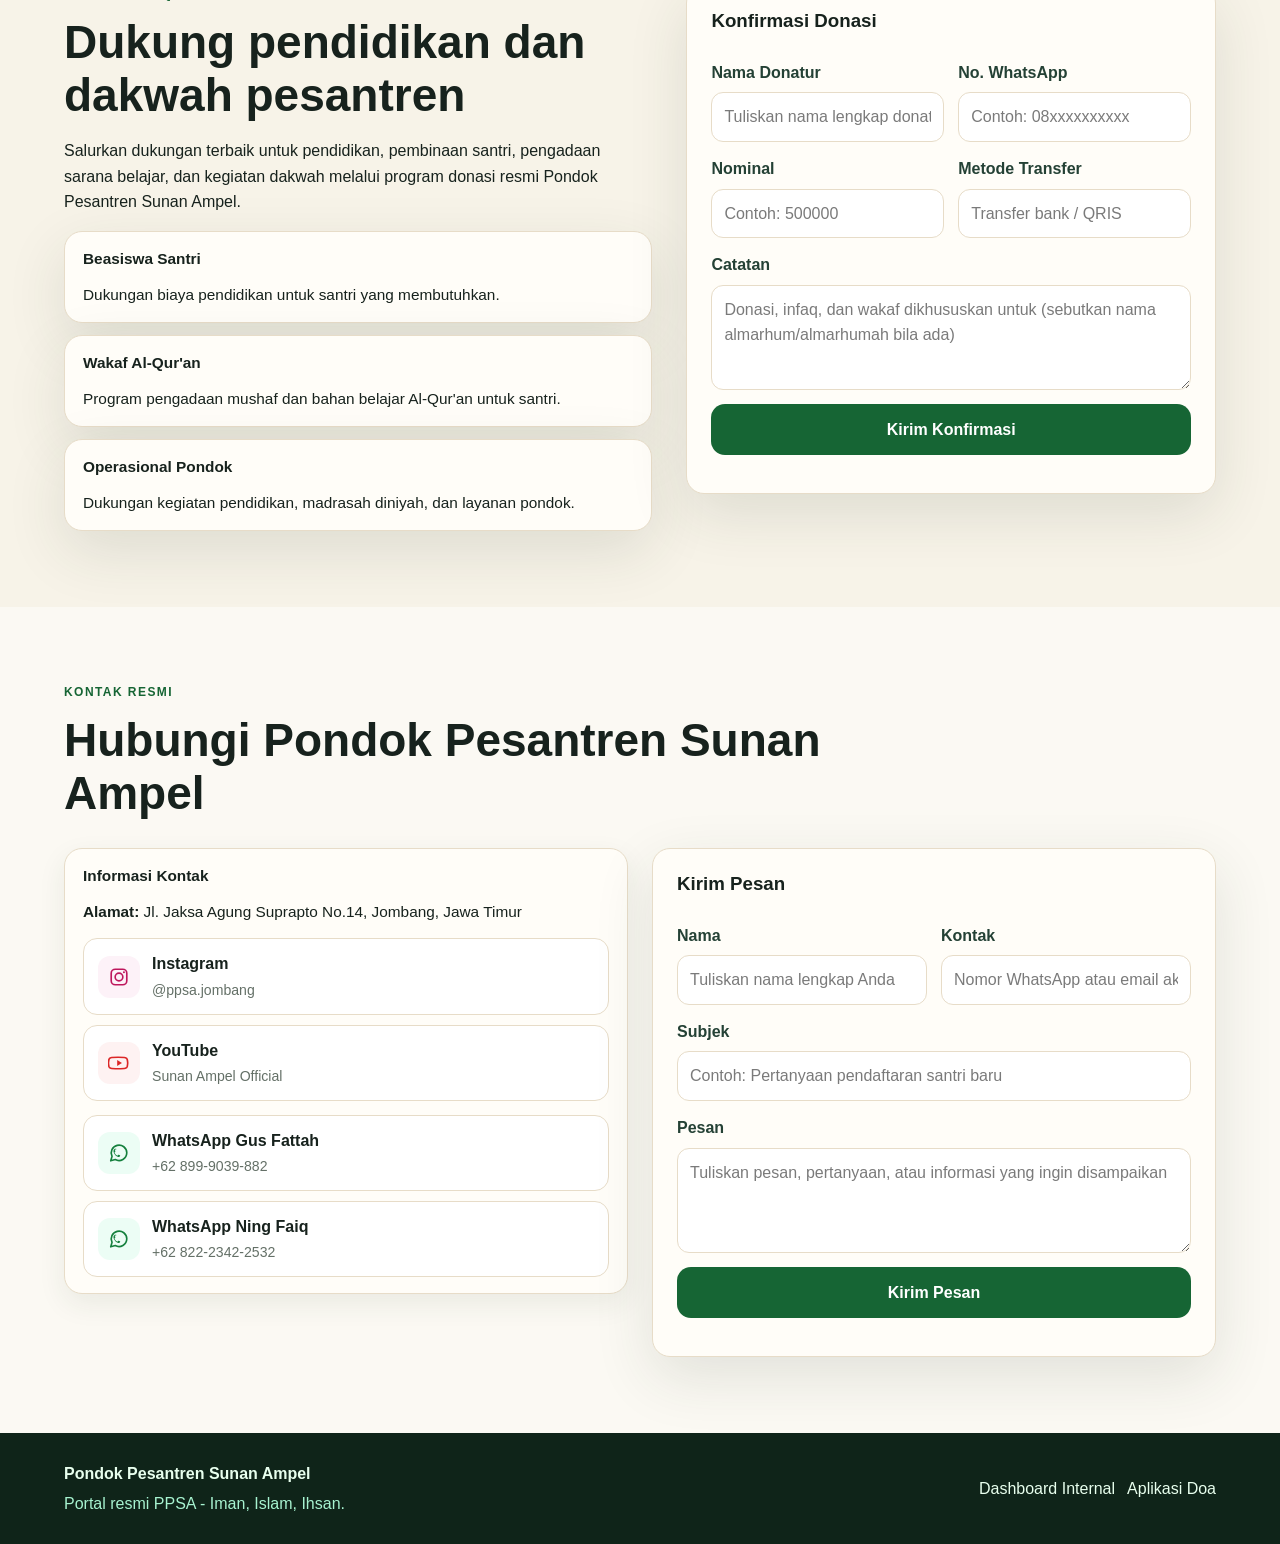
==== commit 55caaafb: "Update index.html" ====
--- a/index.html
+++ b/index.html
@@ -150,11 +150,11 @@
       </div>
       <form class="public-form" data-api-form="/public/admissions">
         <h3>Formulir Minat PSB</h3>
-        <label>Nama Calon Santri<input name="student_name" required /></label>
+        <label>Nama Calon Santri<input name="student_name" placeholder="Tuliskan nama lengkap calon santri" required /></label>
         <label>Jenis Kelamin<select name="gender" required><option value="">Pilih</option><option>Laki-laki</option><option>Perempuan</option></select></label>
         <label>Tanggal Lahir<input type="date" name="birth_date" /></label>
-        <label>Nama Wali<input name="guardian_name" required /></label>
-        <label>No. WhatsApp<input name="phone" required /></label>
+        <label>Nama Wali<input name="guardian_name" placeholder="Tuliskan nama lengkap orang tua atau wali" required /></label>
+        <label>No. WhatsApp<input name="phone" placeholder="Contoh: 08xxxxxxxxxx" required /></label>
         <label>
           Pilihan Program
           <select name="program" required>
@@ -164,7 +164,7 @@
             <option value="Madrasah Diniyah + Tahfidz Al-Qur'an">Madrasah Diniyah + Tahfidz Al-Qur'an</option>
           </select>
         </label>
-        <label class="full">Alamat<textarea name="address"></textarea></label>
+        <label class="full">Alamat<textarea name="address" placeholder="Tuliskan alamat domisili lengkap"></textarea></label>
         <label class="full">Catatan<textarea name="notes" placeholder="Contoh: asal sekolah, minat tahfidz, atau pertanyaan untuk panitia"></textarea></label>
         <button class="btn-primary" type="submit">Kirim Data Pendaftaran</button>
         <p class="form-status" role="status"></p>
@@ -240,11 +240,11 @@
       </div>
       <form class="public-form" data-api-form="/public/donation-confirmation">
         <h3>Konfirmasi Donasi</h3>
-        <label>Nama Donatur<input name="donor_name" required /></label>
-        <label>No. WhatsApp<input name="phone" /></label>
-        <label>Nominal<input type="number" name="amount" required /></label>
+        <label>Nama Donatur<input name="donor_name" placeholder="Tuliskan nama lengkap donatur" required /></label>
+        <label>No. WhatsApp<input name="phone" placeholder="Contoh: 08xxxxxxxxxx" /></label>
+        <label>Nominal<input type="number" name="amount" placeholder="Contoh: 500000" required /></label>
         <label>Metode Transfer<input name="method" placeholder="Transfer bank / QRIS" /></label>
-        <label class="full">Catatan<textarea name="notes"></textarea></label>
+        <label class="full">Catatan<textarea name="notes" placeholder="Donasi, infaq, dan wakaf dikhususkan untuk (sebutkan nama almarhum/almarhumah bila ada)"></textarea></label>
         <button class="btn-primary" type="submit">Kirim Konfirmasi</button>
         <p class="form-status" role="status"></p>
       </form>
@@ -290,10 +290,10 @@
         </div>
         <form class="public-form" data-api-form="/public/contact">
           <h3>Kirim Pesan</h3>
-          <label>Nama<input name="name" required /></label>
-          <label>Kontak<input name="contact" required /></label>
-          <label class="full">Subjek<input name="subject" /></label>
-          <label class="full">Pesan<textarea name="message" required></textarea></label>
+          <label>Nama<input name="name" placeholder="Tuliskan nama lengkap Anda" required /></label>
+          <label>Kontak<input name="contact" placeholder="Nomor WhatsApp atau email aktif" required /></label>
+          <label class="full">Subjek<input name="subject" placeholder="Contoh: Pertanyaan pendaftaran santri baru" /></label>
+          <label class="full">Pesan<textarea name="message" placeholder="Tuliskan pesan, pertanyaan, atau informasi yang ingin disampaikan" required></textarea></label>
           <button class="btn-primary" type="submit">Kirim Pesan</button>
           <p class="form-status" role="status"></p>
         </form>
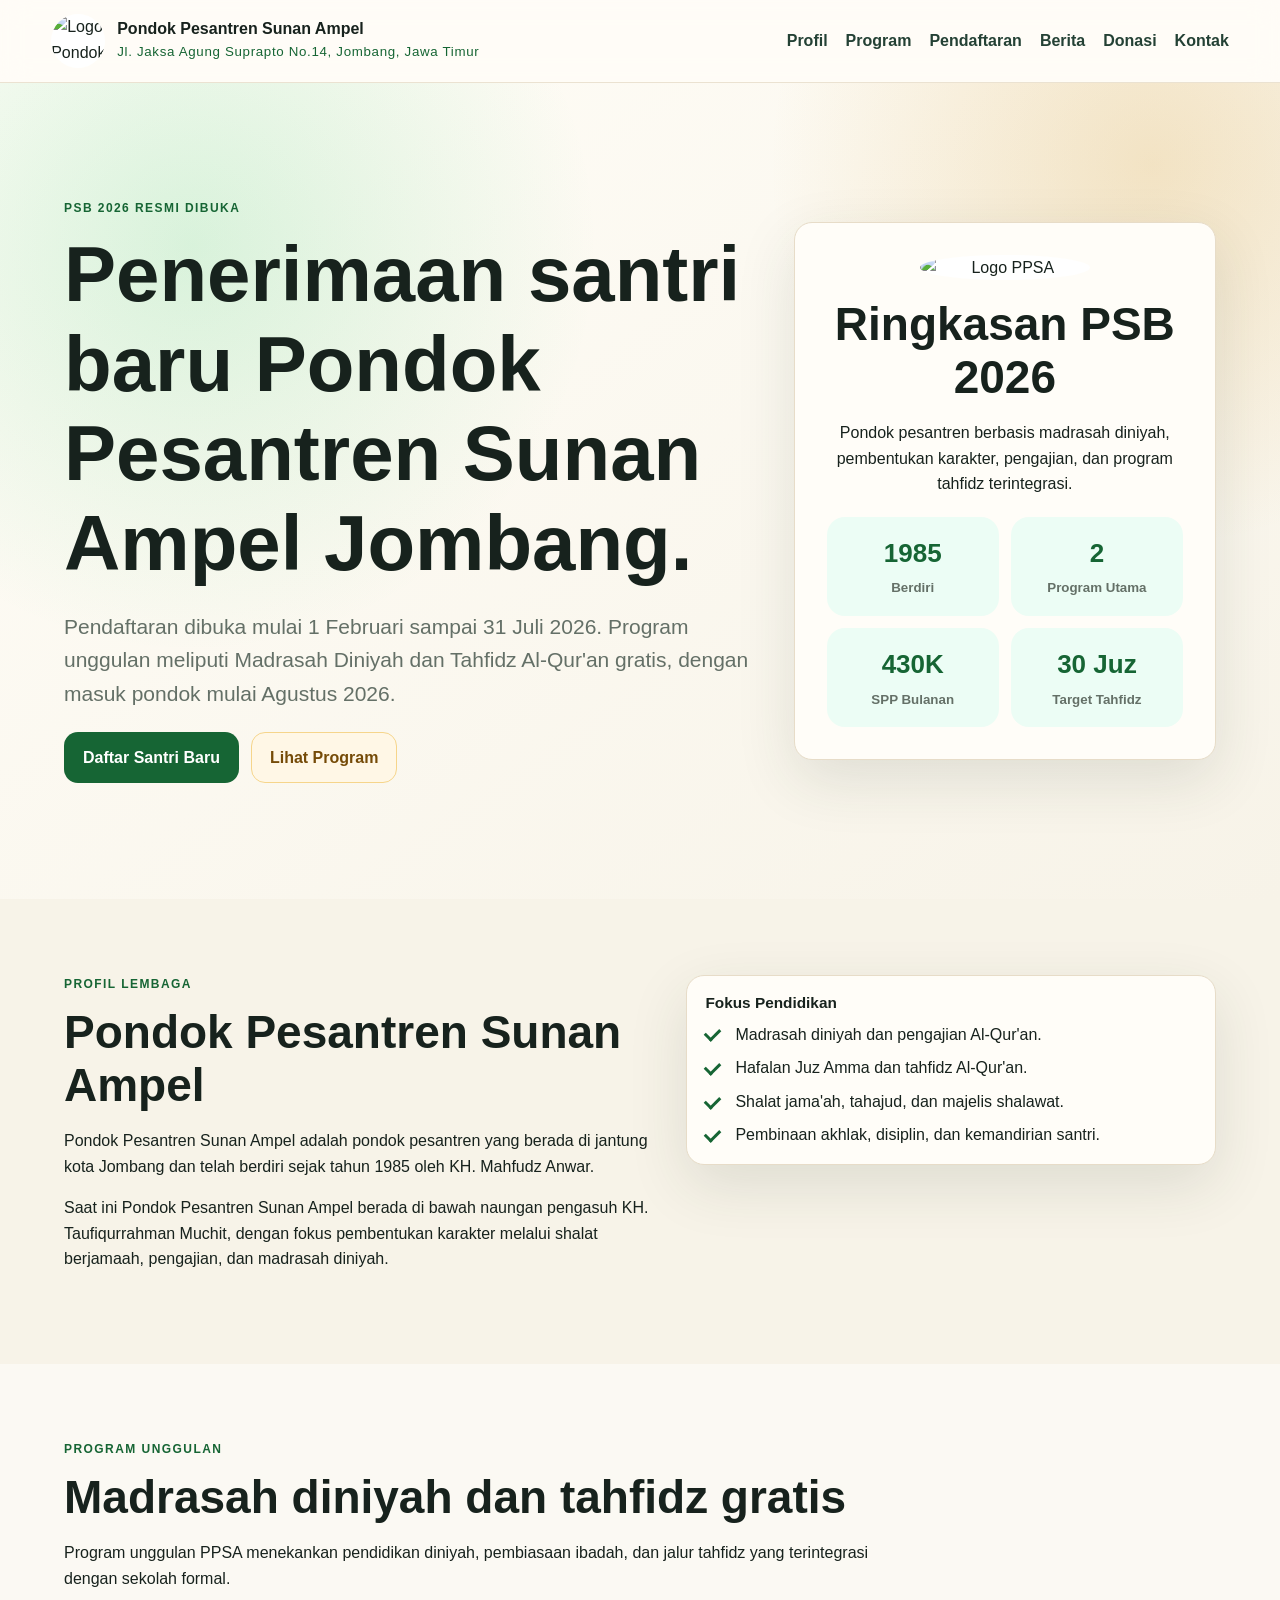
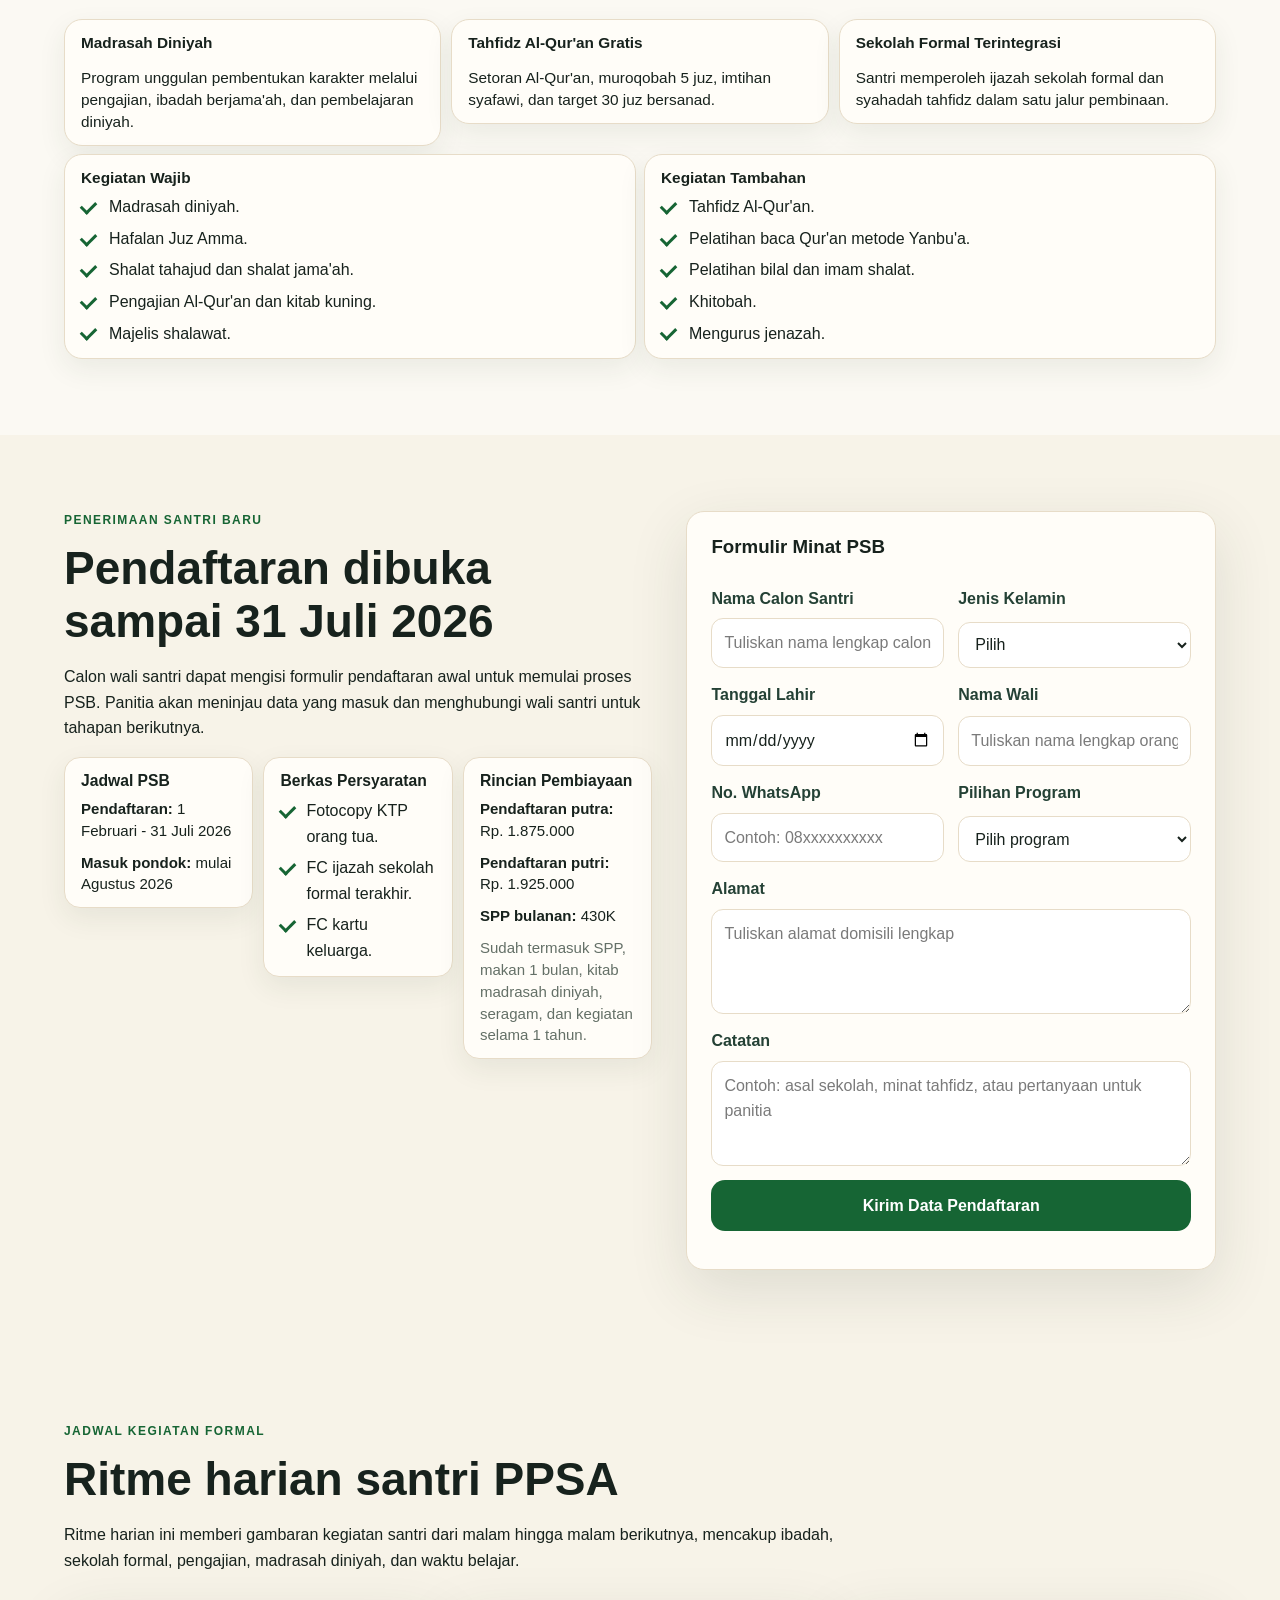
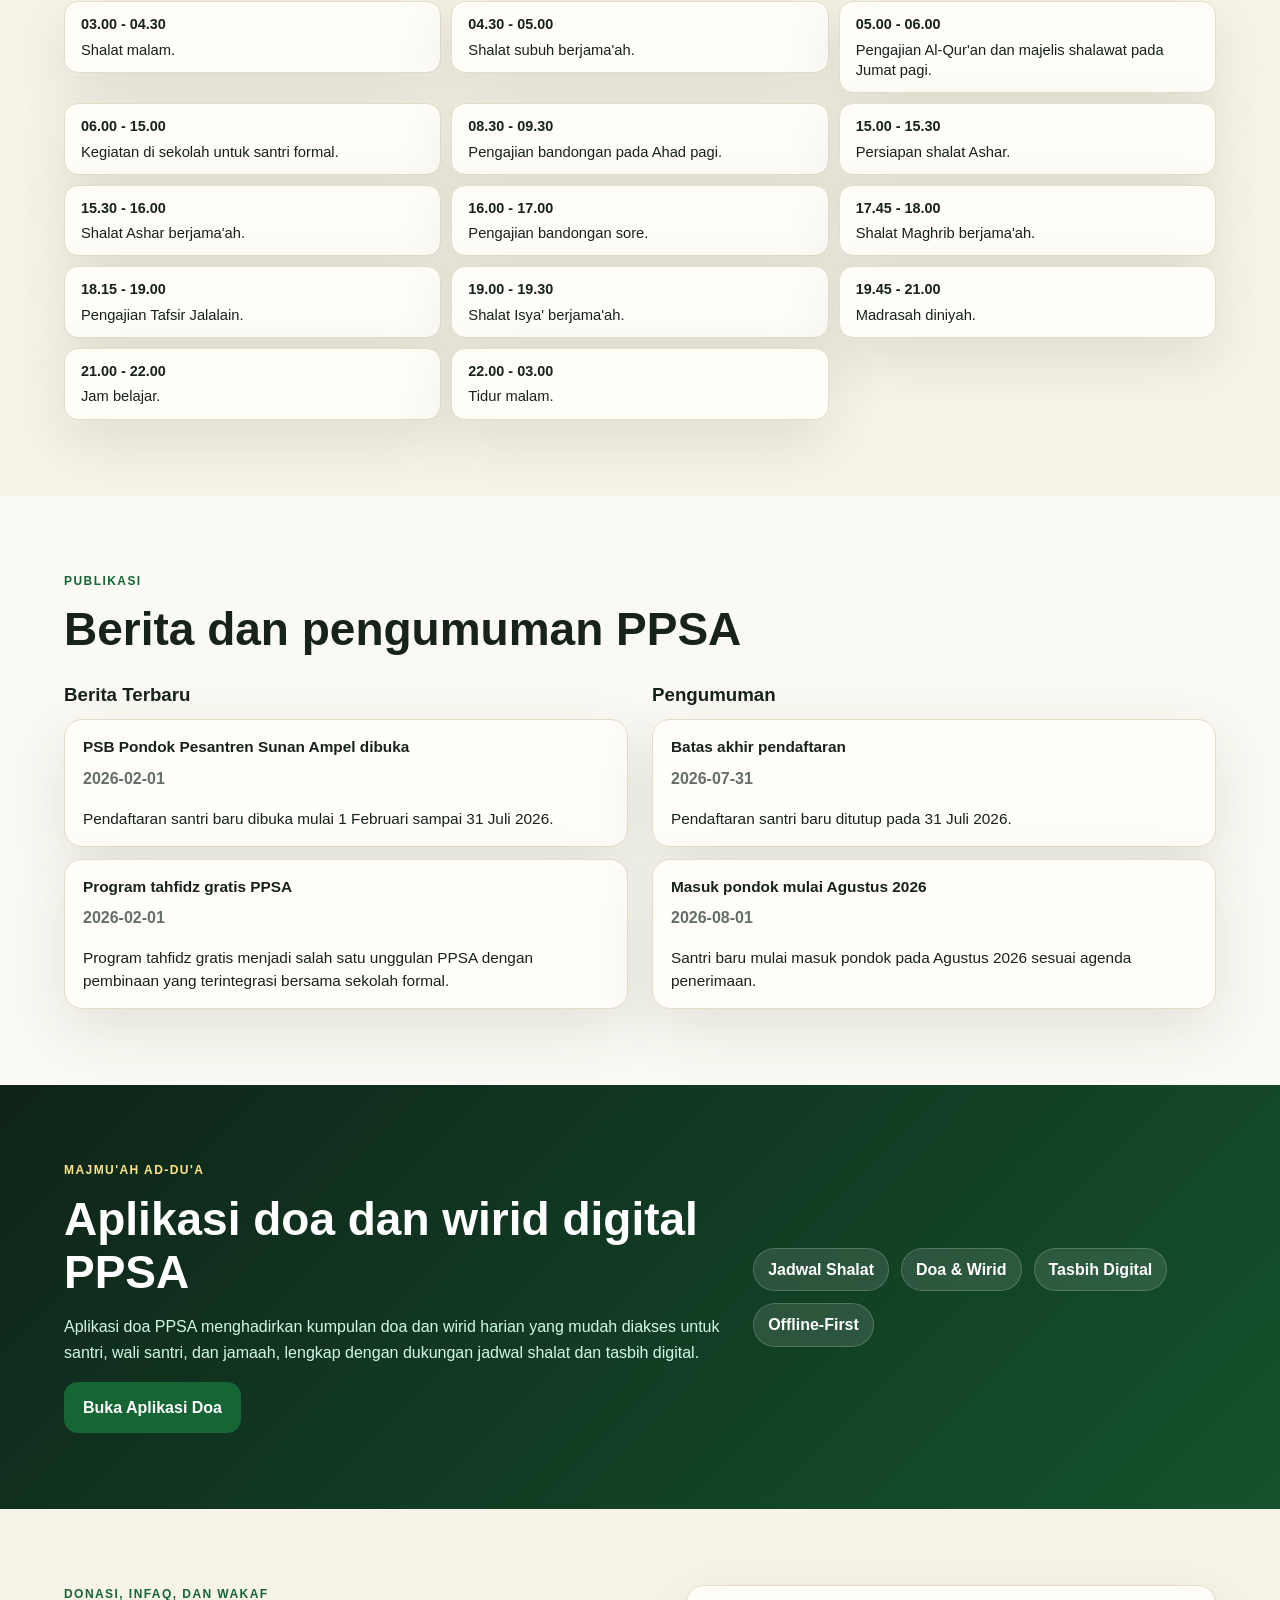
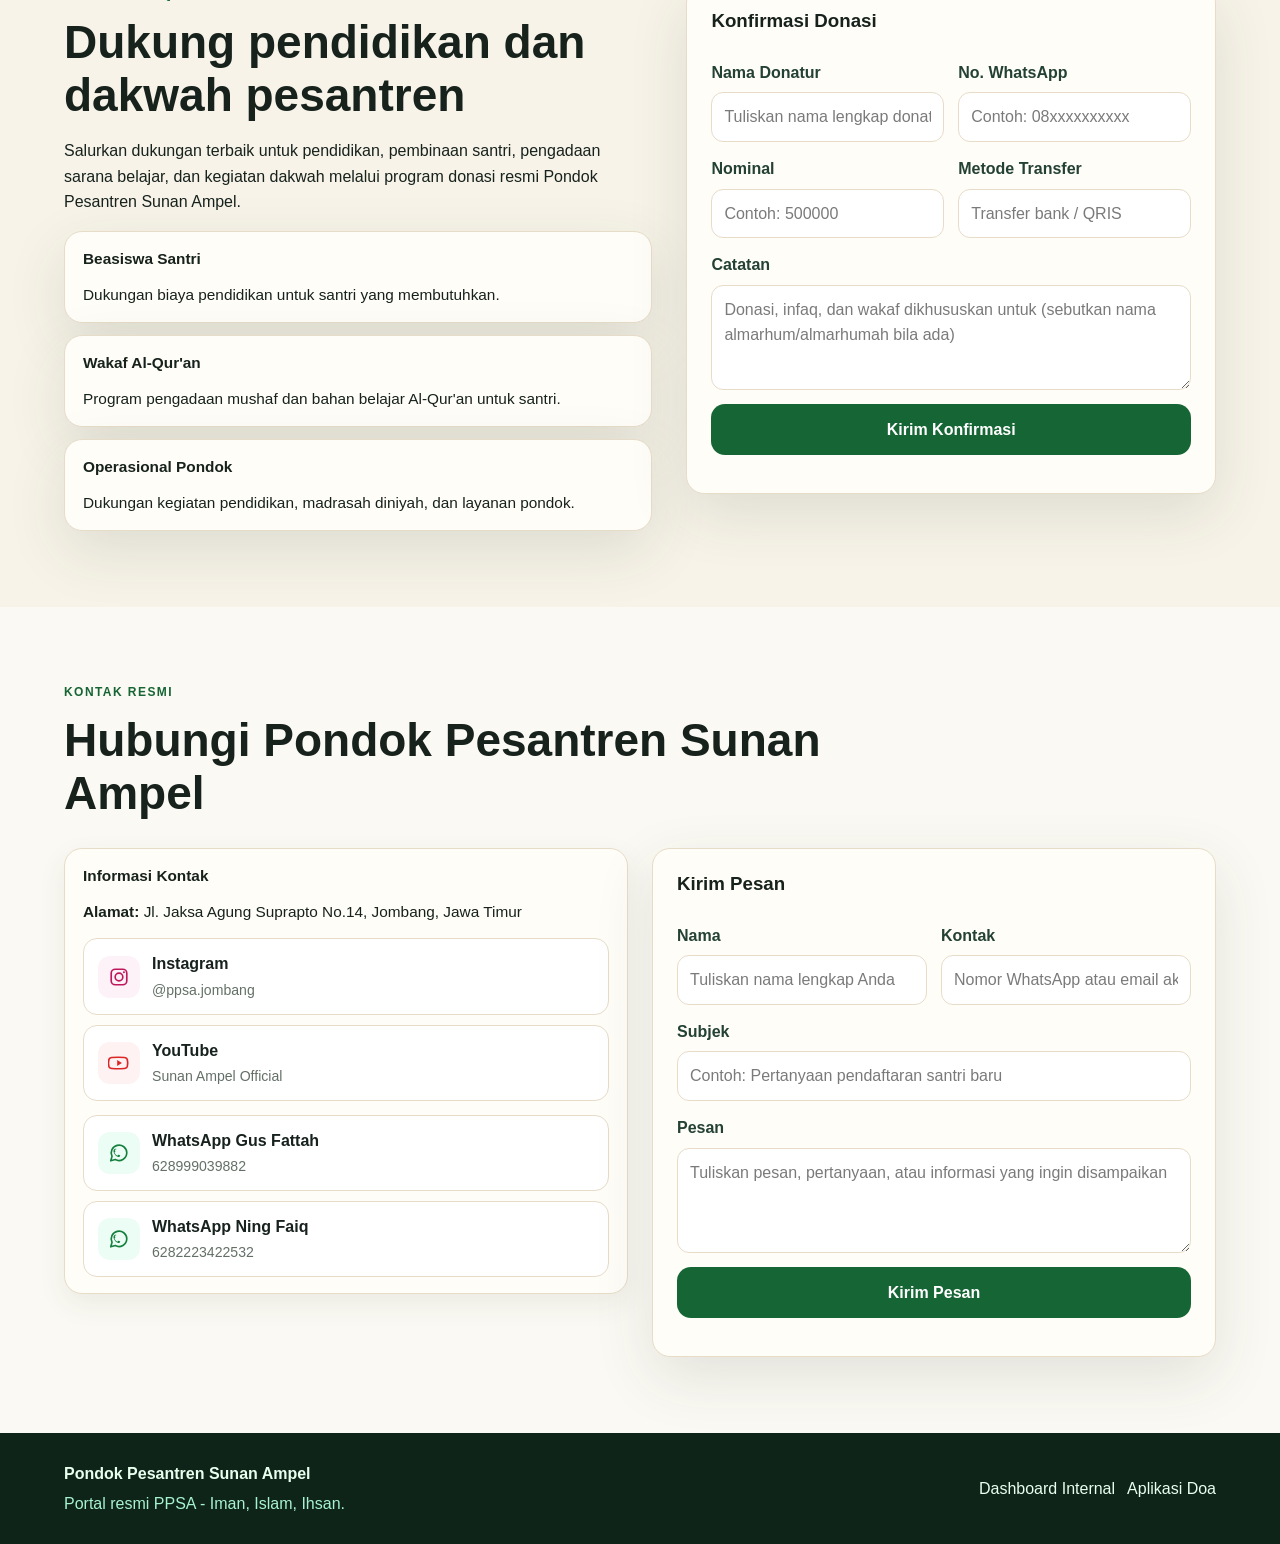
==== commit 65811290: "update" ====
--- a/index.html
+++ b/index.html
@@ -10,15 +10,15 @@
   <meta name="theme-color" content="#166534" />
   <title>Pondok Pesantren Sunan Ampel | Portal Resmi PPSA</title>
   <link rel="manifest" href="manifest.webmanifest" />
-  <link rel="stylesheet" href="assets/portal.css?v=20260604b" />
+  <link rel="stylesheet" href="assets/portal.css?v=20260604c" />
 </head>
 <body>
   <header class="site-header">
     <a class="brand" href="#beranda" aria-label="Pondok Pesantren Sunan Ampel">
       <img src="https://raw.githubusercontent.com/cakgup/ppsa/main/assets/logo.png" alt="Logo Pondok Pesantren Sunan Ampel" />
       <span>
-        <strong>Pondok Pesantren Sunan Ampel</strong>
-        <small>Jl. Jaksa Agung Suprapto No.14, Jombang, Jawa Timur</small>
+        <strong id="siteName">Pondok Pesantren Sunan Ampel</strong>
+        <small id="siteTagline">Jl. Jaksa Agung Suprapto No.14, Jombang, Jawa Timur</small>
       </span>
     </a>
     <button class="nav-toggle" type="button" aria-label="Buka menu" aria-expanded="false">Menu</button>
@@ -35,21 +35,21 @@
   <main id="beranda">
     <section class="hero section-pad">
       <div class="hero-copy">
-        <p class="eyebrow">PSB 2026 Resmi Dibuka</p>
-        <h1>Penerimaan santri baru Pondok Pesantren Sunan Ampel Jombang.</h1>
-        <p class="lead">
+        <p id="heroEyebrow" class="eyebrow">PSB 2026 Resmi Dibuka</p>
+        <h1 id="heroTitle">Penerimaan santri baru Pondok Pesantren Sunan Ampel Jombang.</h1>
+        <p id="heroLead" class="lead">
           Pendaftaran dibuka mulai 1 Februari sampai 31 Juli 2026. Program unggulan meliputi Madrasah Diniyah
           dan Tahfidz Al-Qur'an gratis, dengan masuk pondok mulai Agustus 2026.
         </p>
         <div class="hero-actions">
-          <a class="btn-primary" href="#pendaftaran">Daftar Santri Baru</a>
-          <a class="btn-secondary" href="#program">Lihat Program</a>
+          <a id="heroPrimaryLink" class="btn-primary" href="#pendaftaran"><span id="heroPrimaryLabel">Daftar Santri Baru</span></a>
+          <a id="heroSecondaryLink" class="btn-secondary" href="#program"><span id="heroSecondaryLabel">Lihat Program</span></a>
         </div>
       </div>
       <div class="hero-card" aria-label="Ringkasan lembaga">
         <img class="hero-logo" src="https://raw.githubusercontent.com/cakgup/ppsa/main/assets/logo.png" alt="Logo PPSA" />
-        <h2>Ringkasan PSB 2026</h2>
-        <p>Pondok pesantren berbasis madrasah diniyah, pembentukan karakter, pengajian, dan program tahfidz terintegrasi.</p>
+        <h2 id="summaryTitle">Ringkasan PSB 2026</h2>
+        <p id="summaryLead">Pondok pesantren berbasis madrasah diniyah, pembentukan karakter, pengajian, dan program tahfidz terintegrasi.</p>
         <div class="mini-grid">
           <div><b>1985</b><small>Berdiri</small></div>
           <div><b>2</b><small>Program Utama</small></div>
@@ -62,32 +62,27 @@
     <section id="profil" class="section-pad split-section">
       <div>
         <p class="eyebrow">Profil Lembaga</p>
-        <h2>Pondok Pesantren Sunan Ampel</h2>
-        <p>
+        <h2 id="profileTitle">Pondok Pesantren Sunan Ampel</h2>
+        <p id="profileBody1">
           Pondok Pesantren Sunan Ampel adalah pondok pesantren yang berada di jantung kota Jombang dan telah berdiri
           sejak tahun 1985 oleh KH. Mahfudz Anwar.
         </p>
-        <p>
+        <p id="profileBody2">
           Saat ini Pondok Pesantren Sunan Ampel berada di bawah naungan pengasuh KH. Taufiqurrahman Muchit, dengan
           fokus pembentukan karakter melalui shalat berjamaah, pengajian, dan madrasah diniyah.
         </p>
       </div>
       <div class="info-card">
-        <h3>Fokus Pendidikan</h3>
-        <ul class="check-list">
-          <li>Madrasah diniyah dan pengajian Al-Qur'an.</li>
-          <li>Hafalan Juz Amma dan tahfidz Al-Qur'an.</li>
-          <li>Shalat jama'ah, tahajud, dan majelis shalawat.</li>
-          <li>Pembinaan akhlak, disiplin, dan kemandirian santri.</li>
-        </ul>
+        <h3 id="focusTitle">Fokus Pendidikan</h3>
+        <ul id="focusPoints" class="check-list"><li>Madrasah diniyah dan pengajian Al-Qur'an.</li></ul>
       </div>
     </section>
 
     <section id="program" class="section-pad alt-section">
       <div class="section-head">
         <p class="eyebrow">Program Unggulan</p>
-        <h2>Madrasah diniyah dan tahfidz gratis</h2>
-        <p>Program unggulan PPSA menekankan pendidikan diniyah, pembiasaan ibadah, dan jalur tahfidz yang terintegrasi dengan sekolah formal.</p>
+        <h2 id="programSectionTitle">Madrasah diniyah dan tahfidz gratis</h2>
+        <p id="programSectionLead">Program unggulan PPSA menekankan pendidikan diniyah, pembiasaan ibadah, dan jalur tahfidz yang terintegrasi dengan sekolah formal.</p>
       </div>
       <div id="programList" class="card-grid">
         <article class="feature-card"><h3>Madrasah Diniyah</h3><p>Pembelajaran dasar agama, kitab, pengajian, dan pembentukan karakter santri dalam ritme keseharian pondok.</p></article>
@@ -96,24 +91,12 @@
       </div>
       <div class="two-columns spaced">
         <div class="info-card">
-          <h3>Kegiatan Wajib</h3>
-          <ul class="check-list">
-            <li>Madrasah diniyah.</li>
-            <li>Hafalan Juz Amma.</li>
-            <li>Shalat tahajud dan shalat jama'ah.</li>
-            <li>Pengajian Al-Qur'an dan kitab kuning.</li>
-            <li>Majelis shalawat.</li>
-          </ul>
+          <h3 id="requiredTitle">Kegiatan Wajib</h3>
+          <ul id="requiredPoints" class="check-list"><li>Madrasah diniyah.</li></ul>
         </div>
         <div class="info-card">
-          <h3>Kegiatan Tambahan</h3>
-          <ul class="check-list">
-            <li>Tahfidz Al-Qur'an.</li>
-            <li>Pelatihan baca Qur'an metode Yanbu'a.</li>
-            <li>Pelatihan bilal dan imam shalat.</li>
-            <li>Khitobah.</li>
-            <li>Mengurus jenazah.</li>
-          </ul>
+          <h3 id="extraTitle">Kegiatan Tambahan</h3>
+          <ul id="extraPoints" class="check-list"><li>Tahfidz Al-Qur'an.</li></ul>
         </div>
       </div>
     </section>
@@ -121,30 +104,26 @@
     <section id="pendaftaran" class="section-pad split-section">
       <div>
         <p class="eyebrow">Penerimaan Santri Baru</p>
-        <h2>Pendaftaran dibuka sampai 31 Juli 2026</h2>
-        <p>
+        <h2 id="registrationTitle">Pendaftaran dibuka sampai 31 Juli 2026</h2>
+        <p id="registrationLead">
           Calon wali santri dapat mengisi formulir pendaftaran awal untuk memulai proses PSB. Panitia akan meninjau data yang masuk dan menghubungi wali santri untuk tahapan berikutnya.
         </p>
         <div class="info-grid">
           <article class="info-card">
-            <h3>Jadwal PSB</h3>
-            <p><strong>Pendaftaran:</strong> 1 Februari - 31 Juli 2026</p>
-            <p><strong>Masuk pondok:</strong> mulai Agustus 2026</p>
+            <h3 id="psbCardTitle">Jadwal PSB</h3>
+            <p><strong>Pendaftaran:</strong> <span id="psbRegistrationText">1 Februari - 31 Juli 2026</span></p>
+            <p><strong>Masuk pondok:</strong> <span id="psbEntryText">mulai Agustus 2026</span></p>
           </article>
           <article class="info-card">
-            <h3>Berkas Persyaratan</h3>
-            <ul class="check-list">
-              <li>Fotocopy KTP orang tua.</li>
-              <li>FC ijazah sekolah formal terakhir.</li>
-              <li>FC kartu keluarga.</li>
-            </ul>
+            <h3 id="requirementsTitle">Berkas Persyaratan</h3>
+            <ul id="requirementsPoints" class="check-list"><li>Fotocopy KTP orang tua.</li></ul>
           </article>
           <article class="info-card">
-            <h3>Rincian Pembiayaan</h3>
-            <p><strong>Pendaftaran putra:</strong> Rp. 1.875.000</p>
-            <p><strong>Pendaftaran putri:</strong> Rp. 1.925.000</p>
-            <p><strong>SPP bulanan:</strong> Rp. 430.000</p>
-            <p class="muted-note">Sudah termasuk SPP, makan 1 bulan, kitab madrasah diniyah, seragam, dan kegiatan selama 1 tahun.</p>
+            <h3 id="pricingTitle">Rincian Pembiayaan</h3>
+            <p><strong>Pendaftaran putra:</strong> <span id="pricingPutra">Rp. 1.875.000</span></p>
+            <p><strong>Pendaftaran putri:</strong> <span id="pricingPutri">Rp. 1.925.000</span></p>
+            <p><strong>SPP bulanan:</strong> <span id="pricingSpp">430K</span></p>
+            <p id="pricingNote" class="muted-note">Sudah termasuk SPP, makan 1 bulan, kitab madrasah diniyah, seragam, dan kegiatan selama 1 tahun.</p>
           </article>
         </div>
       </div>
@@ -174,25 +153,10 @@
     <section id="jadwal" class="section-pad">
       <div class="section-head">
         <p class="eyebrow">Jadwal Kegiatan Formal</p>
-        <h2>Ritme harian santri PPSA</h2>
-        <p>Ritme harian ini memberi gambaran kegiatan santri dari malam hingga malam berikutnya, mencakup ibadah, sekolah formal, pengajian, madrasah diniyah, dan waktu belajar.</p>
-      </div>
-      <div class="schedule-grid">
-        <article class="stack-item"><strong>03.00 - 04.30</strong><p>Shalat malam.</p></article>
-        <article class="stack-item"><strong>04.30 - 05.00</strong><p>Shalat subuh berjama'ah.</p></article>
-        <article class="stack-item"><strong>05.00 - 06.00</strong><p>Pengajian Al-Qur'an dan majelis shalawat pada Jumat pagi.</p></article>
-        <article class="stack-item"><strong>06.00 - 15.00</strong><p>Kegiatan di sekolah untuk santri formal.</p></article>
-        <article class="stack-item"><strong>08.30 - 09.30</strong><p>Pengajian bandongan pada Ahad pagi.</p></article>
-        <article class="stack-item"><strong>15.00 - 15.30</strong><p>Persiapan shalat Ashar.</p></article>
-        <article class="stack-item"><strong>15.30 - 16.00</strong><p>Shalat Ashar berjama'ah.</p></article>
-        <article class="stack-item"><strong>16.00 - 17.00</strong><p>Pengajian bandongan sore.</p></article>
-        <article class="stack-item"><strong>17.45 - 18.00</strong><p>Shalat Maghrib berjama'ah.</p></article>
-        <article class="stack-item"><strong>18.15 - 19.00</strong><p>Pengajian Tafsir Jalalain.</p></article>
-        <article class="stack-item"><strong>19.00 - 19.30</strong><p>Shalat Isya' berjama'ah.</p></article>
-        <article class="stack-item"><strong>19.45 - 21.00</strong><p>Madrasah diniyah.</p></article>
-        <article class="stack-item"><strong>21.00 - 22.00</strong><p>Jam belajar.</p></article>
-        <article class="stack-item"><strong>22.00 - 03.00</strong><p>Tidur malam.</p></article>
-      </div>
+        <h2 id="scheduleTitle">Ritme harian santri PPSA</h2>
+        <p id="scheduleLead">Ritme harian ini memberi gambaran kegiatan santri dari malam hingga malam berikutnya, mencakup ibadah, sekolah formal, pengajian, madrasah diniyah, dan waktu belajar.</p>
+      </div>
+      <div id="scheduleList" class="schedule-grid"></div>
     </section>
 
     <section id="berita" class="section-pad alt-section">
@@ -215,8 +179,8 @@
     <section id="doa" class="section-pad doa-section">
       <div>
         <p class="eyebrow">Majmu'ah ad-Du'a</p>
-        <h2>Aplikasi doa dan wirid digital PPSA</h2>
-        <p>
+        <h2 id="doaTitle">Aplikasi doa dan wirid digital PPSA</h2>
+        <p id="doaLead">
           Aplikasi doa PPSA menghadirkan kumpulan doa dan wirid harian yang mudah diakses untuk santri, wali santri, dan jamaah, lengkap dengan dukungan jadwal shalat dan tasbih digital.
         </p>
         <a class="btn-primary" data-doa-link href="https://cakgup.github.io/ppsa/">Buka Aplikasi Doa</a>
@@ -232,8 +196,8 @@
     <section id="donasi" class="section-pad split-section">
       <div>
         <p class="eyebrow">Donasi, Infaq, dan Wakaf</p>
-        <h2>Dukung pendidikan dan dakwah pesantren</h2>
-        <p>
+        <h2 id="donationTitle">Dukung pendidikan dan dakwah pesantren</h2>
+        <p id="donationLead">
           Salurkan dukungan terbaik untuk pendidikan, pembinaan santri, pengadaan sarana belajar, dan kegiatan dakwah melalui program donasi resmi Pondok Pesantren Sunan Ampel.
         </p>
         <div id="donationList" class="stack-list"></div>
@@ -253,38 +217,38 @@
     <section id="kontak" class="section-pad alt-section contact-section">
       <div class="section-head">
         <p class="eyebrow">Kontak Resmi</p>
-        <h2>Hubungi Pondok Pesantren Sunan Ampel</h2>
+        <h2 id="contactTitle">Hubungi Pondok Pesantren Sunan Ampel</h2>
       </div>
       <div class="two-columns">
         <div class="info-card">
           <h3>Informasi Kontak</h3>
-          <p><strong>Alamat:</strong> Jl. Jaksa Agung Suprapto No.14, Jombang, Jawa Timur</p>
+          <p><strong>Alamat:</strong> <span id="contactAddress">Jl. Jaksa Agung Suprapto No.14, Jombang, Jawa Timur</span></p>
           <div class="contact-links">
-            <a class="contact-link social instagram" href="https://www.instagram.com/ppsa.jombang/" target="_blank" rel="noreferrer">
+            <a id="instagramLink" class="contact-link social instagram" href="https://www.instagram.com/ppsa.jombang/" target="_blank" rel="noreferrer">
               <span class="contact-icon" aria-hidden="true">
                 <svg viewBox="0 0 24 24" focusable="false"><rect x="3.5" y="3.5" width="17" height="17" rx="4.5"></rect><circle cx="12" cy="12" r="4.2"></circle><circle cx="17.4" cy="6.7" r="1.1" fill="currentColor" stroke="none"></circle></svg>
               </span>
-              <span><strong>Instagram</strong><small>@ppsa.jombang</small></span>
-            </a>
-            <a class="contact-link social youtube" href="https://www.youtube.com/@ppsajombang9936" target="_blank" rel="noreferrer">
+              <span><strong>Instagram</strong><small id="instagramLabel">@ppsa.jombang</small></span>
+            </a>
+            <a id="youtubeLink" class="contact-link social youtube" href="https://www.youtube.com/@ppsajombang9936" target="_blank" rel="noreferrer">
               <span class="contact-icon" aria-hidden="true">
                 <svg viewBox="0 0 24 24" focusable="false"><path d="M21 8.2a2.8 2.8 0 0 0-2-2c-1.8-.5-8-.5-8-.5s-6.2 0-8 .5a2.8 2.8 0 0 0-2 2A29 29 0 0 0 .5 12a29 29 0 0 0 .5 3.8 2.8 2.8 0 0 0 2 2c1.8.5 8 .5 8 .5s6.2 0 8-.5a2.8 2.8 0 0 0 2-2A29 29 0 0 0 21.5 12a29 29 0 0 0-.5-3.8Z"></path><path d="m10 15.4 5.2-3.4L10 8.6Z" fill="currentColor" stroke="none"></path></svg>
               </span>
-              <span><strong>YouTube</strong><small>Sunan Ampel Official</small></span>
+              <span><strong>YouTube</strong><small id="youtubeLabel">Sunan Ampel Official</small></span>
             </a>
           </div>
           <div class="contact-links">
-            <a class="contact-link whatsapp" href="https://wa.me/628999039882" target="_blank" rel="noreferrer">
+            <a id="whatsappLink1" class="contact-link whatsapp" href="https://wa.me/628999039882" target="_blank" rel="noreferrer">
               <span class="contact-icon" aria-hidden="true">
                 <svg viewBox="0 0 24 24" focusable="false"><path d="M20.5 11.8A8.5 8.5 0 0 1 7.9 19.1L3 20.5l1.4-4.8a8.5 8.5 0 1 1 16.1-3.9Z"></path><path d="M9.2 7.8c-.2-.5-.4-.5-.7-.5h-.6c-.2 0-.6.1-.9.4s-1 1-1 2.4 1 2.8 1.1 3 .2.3.4.6c.4.6 1 1.5 2.4 2.1 1.4.6 1.7.5 2 .5.3 0 1-.4 1.2-.8.2-.4.2-.8.2-.8s-.1-.1-.3-.2l-1.3-.6c-.2-.1-.4-.1-.5.1l-.5.6c-.1.1-.2.2-.5.1-.3-.1-1-.4-1.8-1.2-.7-.7-1.1-1.5-1.2-1.8-.1-.3 0-.4.1-.5l.4-.5c.1-.1.2-.3.3-.4.1-.1.1-.3 0-.4l-.8-1.5Z" fill="currentColor" stroke="none"></path></svg>
               </span>
-              <span><strong>WhatsApp Gus Fattah</strong><small>+62 899-9039-882</small></span>
-            </a>
-            <a class="contact-link whatsapp" href="https://wa.me/6282223422532" target="_blank" rel="noreferrer">
+              <span><strong id="whatsappLabel1">WhatsApp Gus Fattah</strong><small id="whatsappNumber1">+62 899-9039-882</small></span>
+            </a>
+            <a id="whatsappLink2" class="contact-link whatsapp" href="https://wa.me/6282223422532" target="_blank" rel="noreferrer">
               <span class="contact-icon" aria-hidden="true">
                 <svg viewBox="0 0 24 24" focusable="false"><path d="M20.5 11.8A8.5 8.5 0 0 1 7.9 19.1L3 20.5l1.4-4.8a8.5 8.5 0 1 1 16.1-3.9Z"></path><path d="M9.2 7.8c-.2-.5-.4-.5-.7-.5h-.6c-.2 0-.6.1-.9.4s-1 1-1 2.4 1 2.8 1.1 3 .2.3.4.6c.4.6 1 1.5 2.4 2.1 1.4.6 1.7.5 2 .5.3 0 1-.4 1.2-.8.2-.4.2-.8.2-.8s-.1-.1-.3-.2l-1.3-.6c-.2-.1-.4-.1-.5.1l-.5.6c-.1.1-.2.2-.5.1-.3-.1-1-.4-1.8-1.2-.7-.7-1.1-1.5-1.2-1.8-.1-.3 0-.4.1-.5l.4-.5c.1-.1.2-.3.3-.4.1-.1.1-.3 0-.4l-.8-1.5Z" fill="currentColor" stroke="none"></path></svg>
               </span>
-              <span><strong>WhatsApp Ning Faiq</strong><small>+62 822-2342-2532</small></span>
+              <span><strong id="whatsappLabel2">WhatsApp Ning Faiq</strong><small id="whatsappNumber2">+62 822-2342-2532</small></span>
             </a>
           </div>
         </div>
@@ -312,7 +276,7 @@
     </div>
   </footer>
 
-  <script src="assets/config.js?v=20260604a"></script>
-  <script src="assets/portal.js?v=20260604a"></script>
+  <script src="assets/config.js?v=20260604b"></script>
+  <script src="assets/portal.js?v=20260604b"></script>
 </body>
 </html>
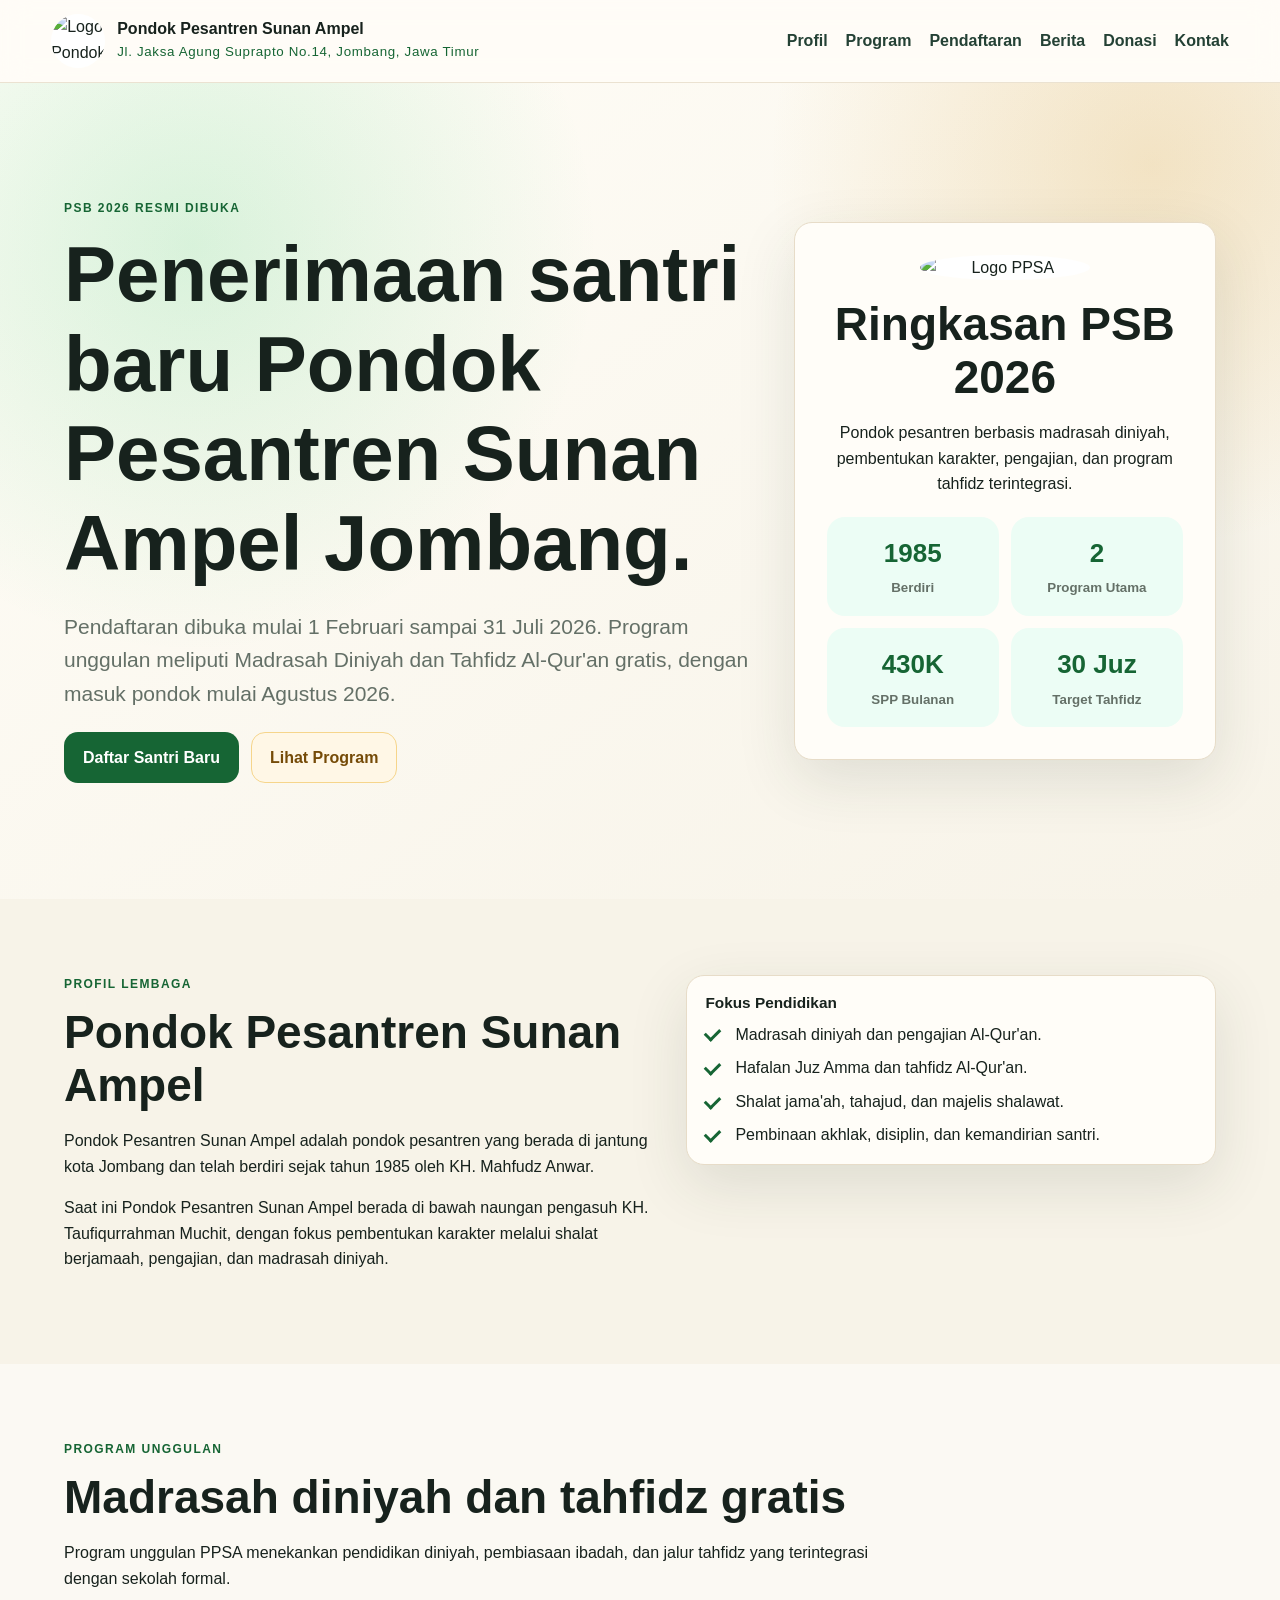
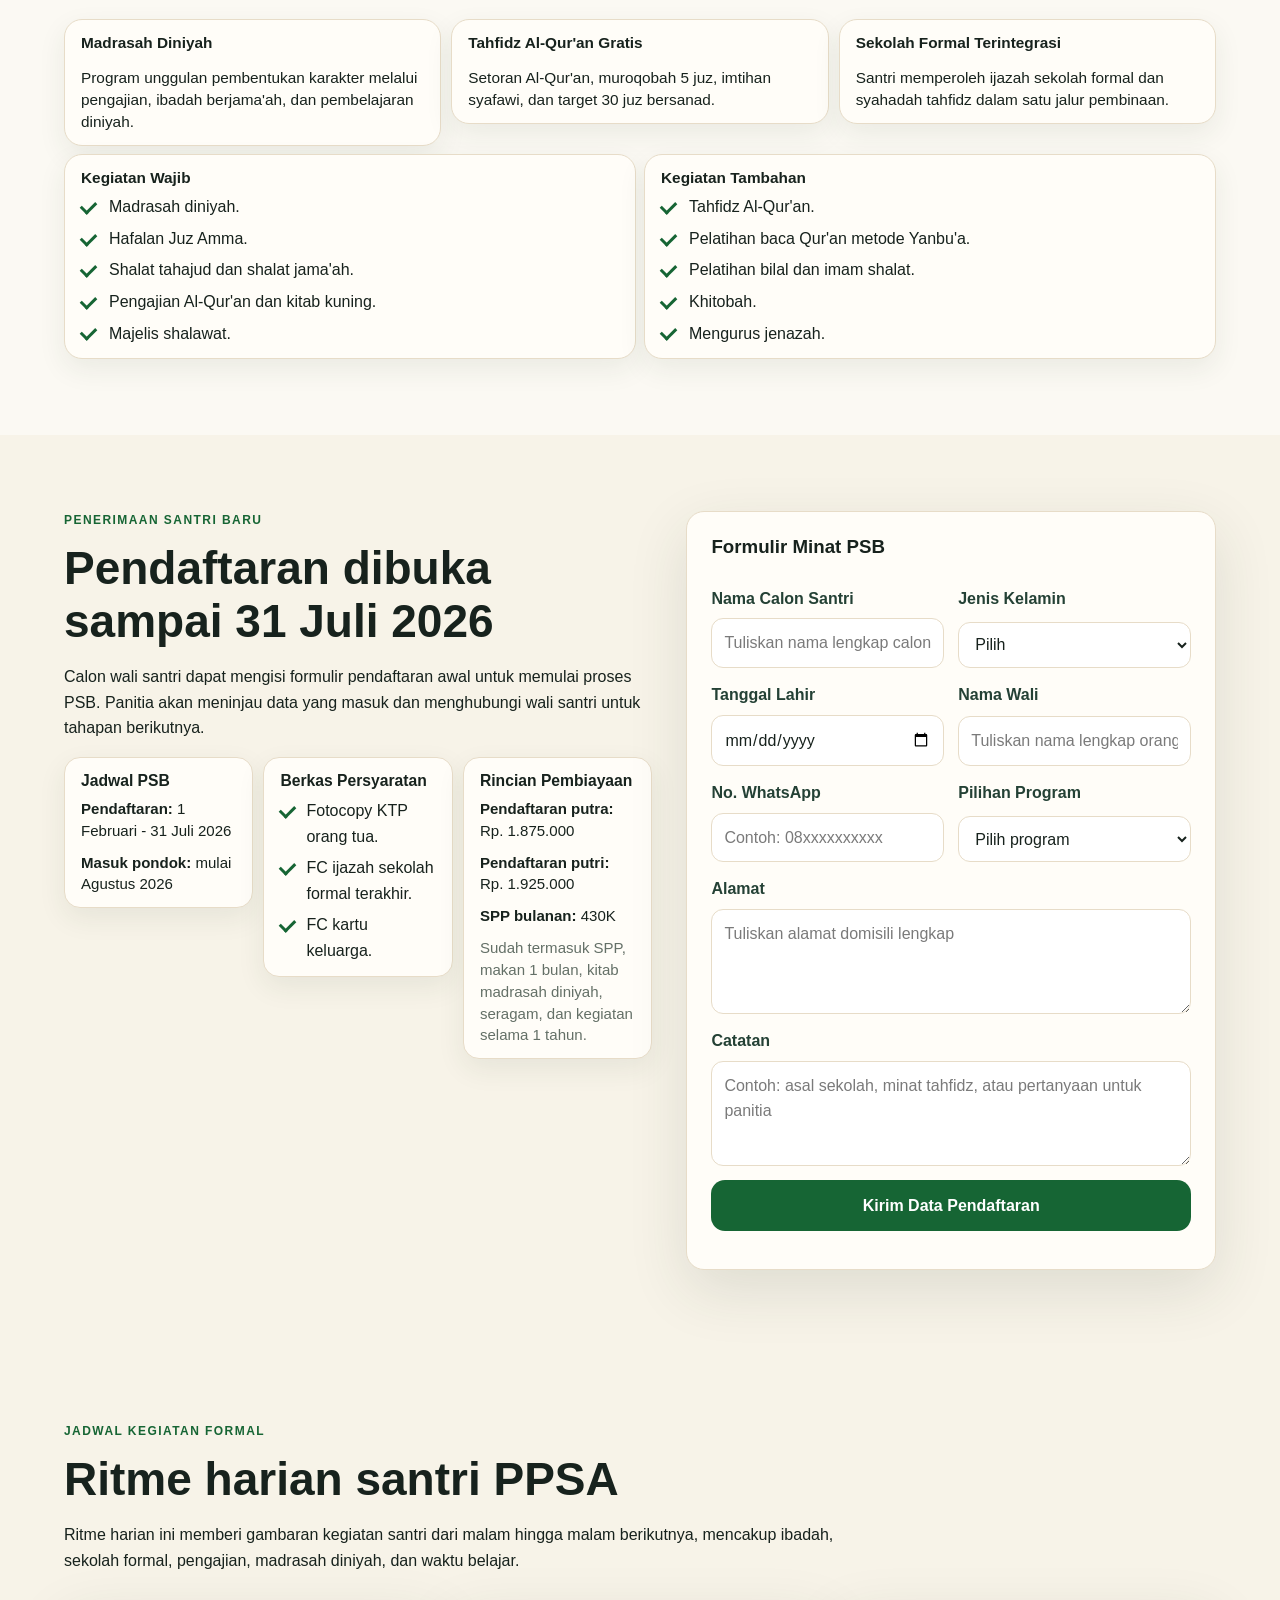
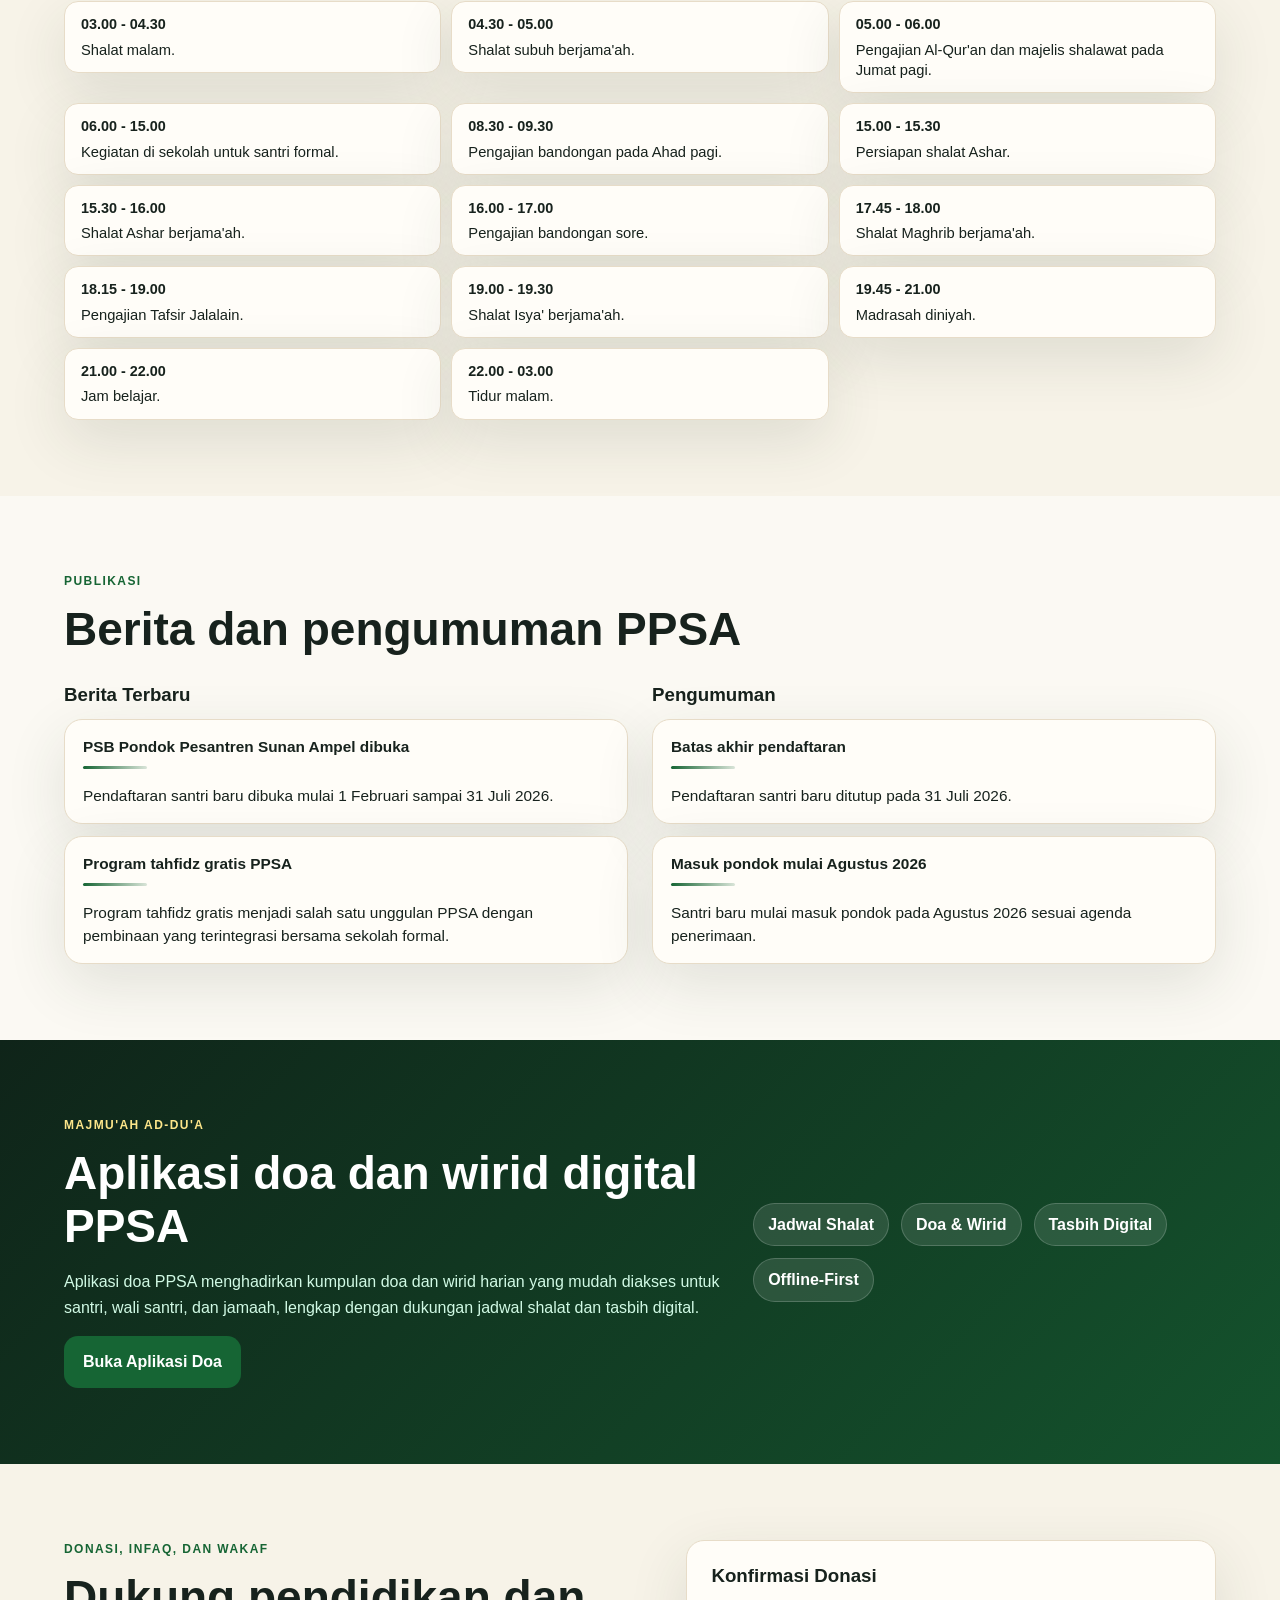
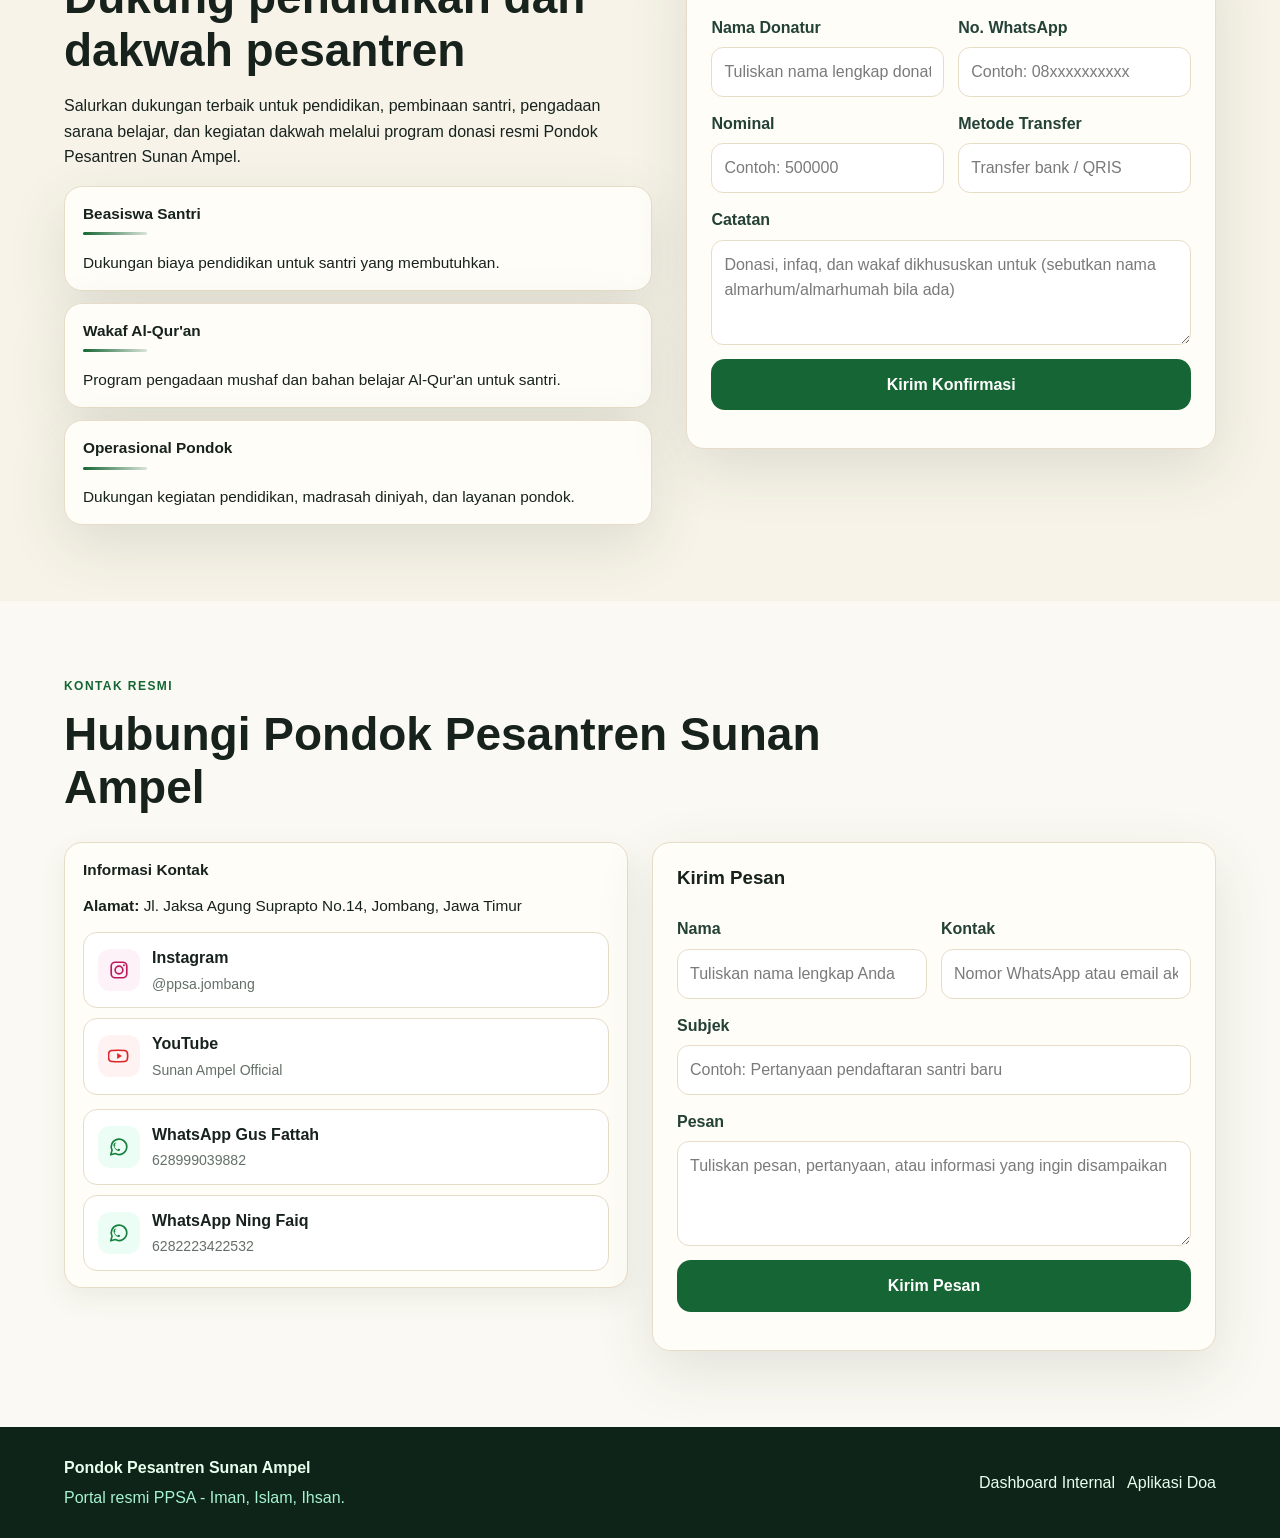
==== commit 269b0b17: "update" ====
--- a/index.html
+++ b/index.html
@@ -10,7 +10,7 @@
   <meta name="theme-color" content="#166534" />
   <title>Pondok Pesantren Sunan Ampel | Portal Resmi PPSA</title>
   <link rel="manifest" href="manifest.webmanifest" />
-  <link rel="stylesheet" href="assets/portal.css?v=20260604c" />
+  <link rel="stylesheet" href="assets/portal.css?v=20260604e" />
 </head>
 <body>
   <header class="site-header">
@@ -47,14 +47,14 @@
         </div>
       </div>
       <div class="hero-card" aria-label="Ringkasan lembaga">
-        <img class="hero-logo" src="https://raw.githubusercontent.com/cakgup/ppsa/main/assets/logo.png" alt="Logo PPSA" />
+        <img id="summaryLogo" class="hero-logo" src="https://raw.githubusercontent.com/cakgup/ppsa/main/assets/logo.png" alt="Logo PPSA" />
         <h2 id="summaryTitle">Ringkasan PSB 2026</h2>
         <p id="summaryLead">Pondok pesantren berbasis madrasah diniyah, pembentukan karakter, pengajian, dan program tahfidz terintegrasi.</p>
         <div class="mini-grid">
-          <div><b>1985</b><small>Berdiri</small></div>
-          <div><b>2</b><small>Program Utama</small></div>
-          <div><b>430K</b><small>SPP Bulanan</small></div>
-          <div><b>30 Juz</b><small>Target Tahfidz</small></div>
+          <div><b id="summaryStat1Value">1985</b><small id="summaryStat1Label">Berdiri</small></div>
+          <div><b id="summaryStat2Value">2</b><small id="summaryStat2Label">Program Utama</small></div>
+          <div><b id="summaryStat3Value">430K</b><small id="summaryStat3Label">SPP Bulanan</small></div>
+          <div><b id="summaryStat4Value">30 Juz</b><small id="summaryStat4Label">Target Tahfidz</small></div>
         </div>
       </div>
     </section>
@@ -277,6 +277,6 @@
   </footer>
 
   <script src="assets/config.js?v=20260604b"></script>
-  <script src="assets/portal.js?v=20260604b"></script>
+  <script src="assets/portal.js?v=20260604d"></script>
 </body>
 </html>
--- a/assets/portal.css
+++ b/assets/portal.css
@@ -185,6 +185,14 @@
 .form-status { margin: 0; color: var(--green); font-weight: 800; }
 .two-columns { display: grid; grid-template-columns: repeat(2, minmax(0, 1fr)); gap: 24px; }
 .stack-list { display: grid; gap: 12px; }
+.stack-rule {
+  display: block;
+  width: 64px;
+  height: 3px;
+  border-radius: 999px;
+  margin: 2px 0 12px;
+  background: linear-gradient(90deg, var(--green), rgba(22, 101, 52, 0.16));
+}
 .stack-item time, .stack-item small { color: var(--muted); font-weight: 700; }
 .schedule-grid .stack-item {
   padding: 14px 16px 12px;
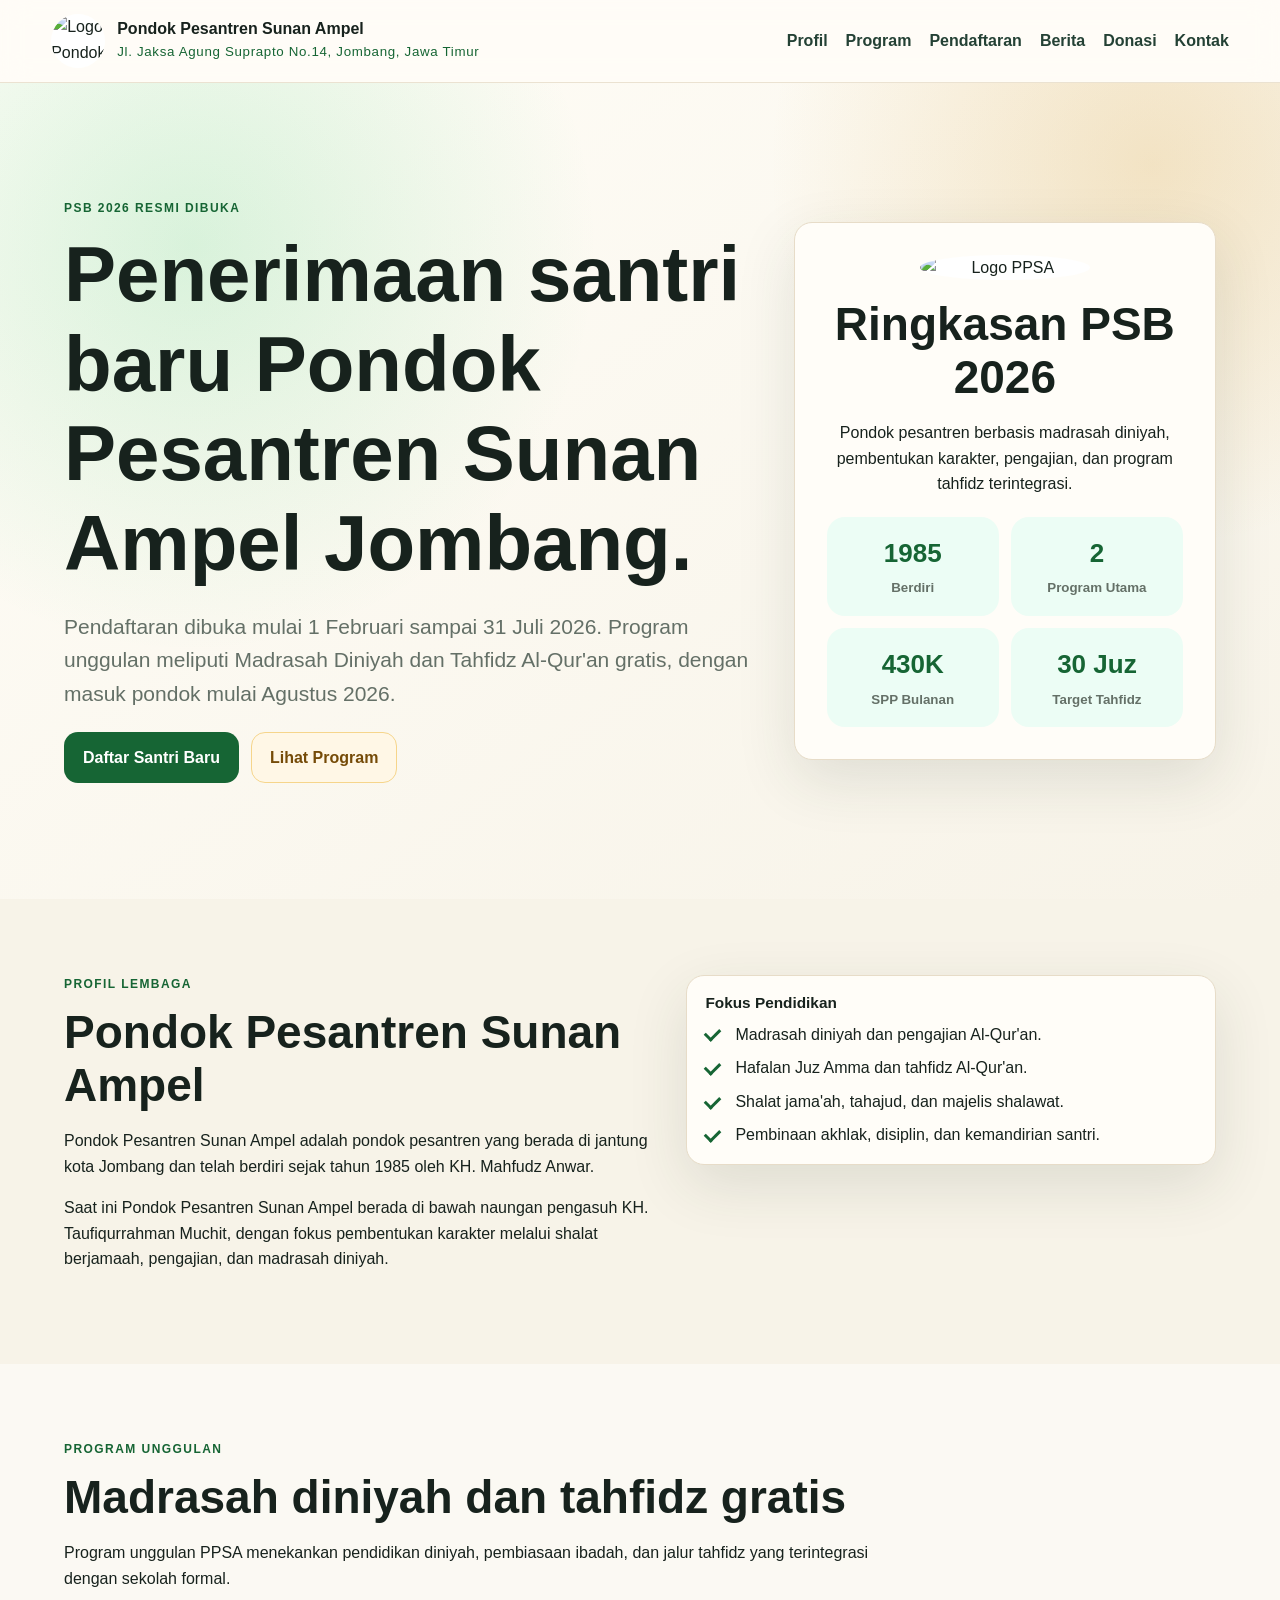
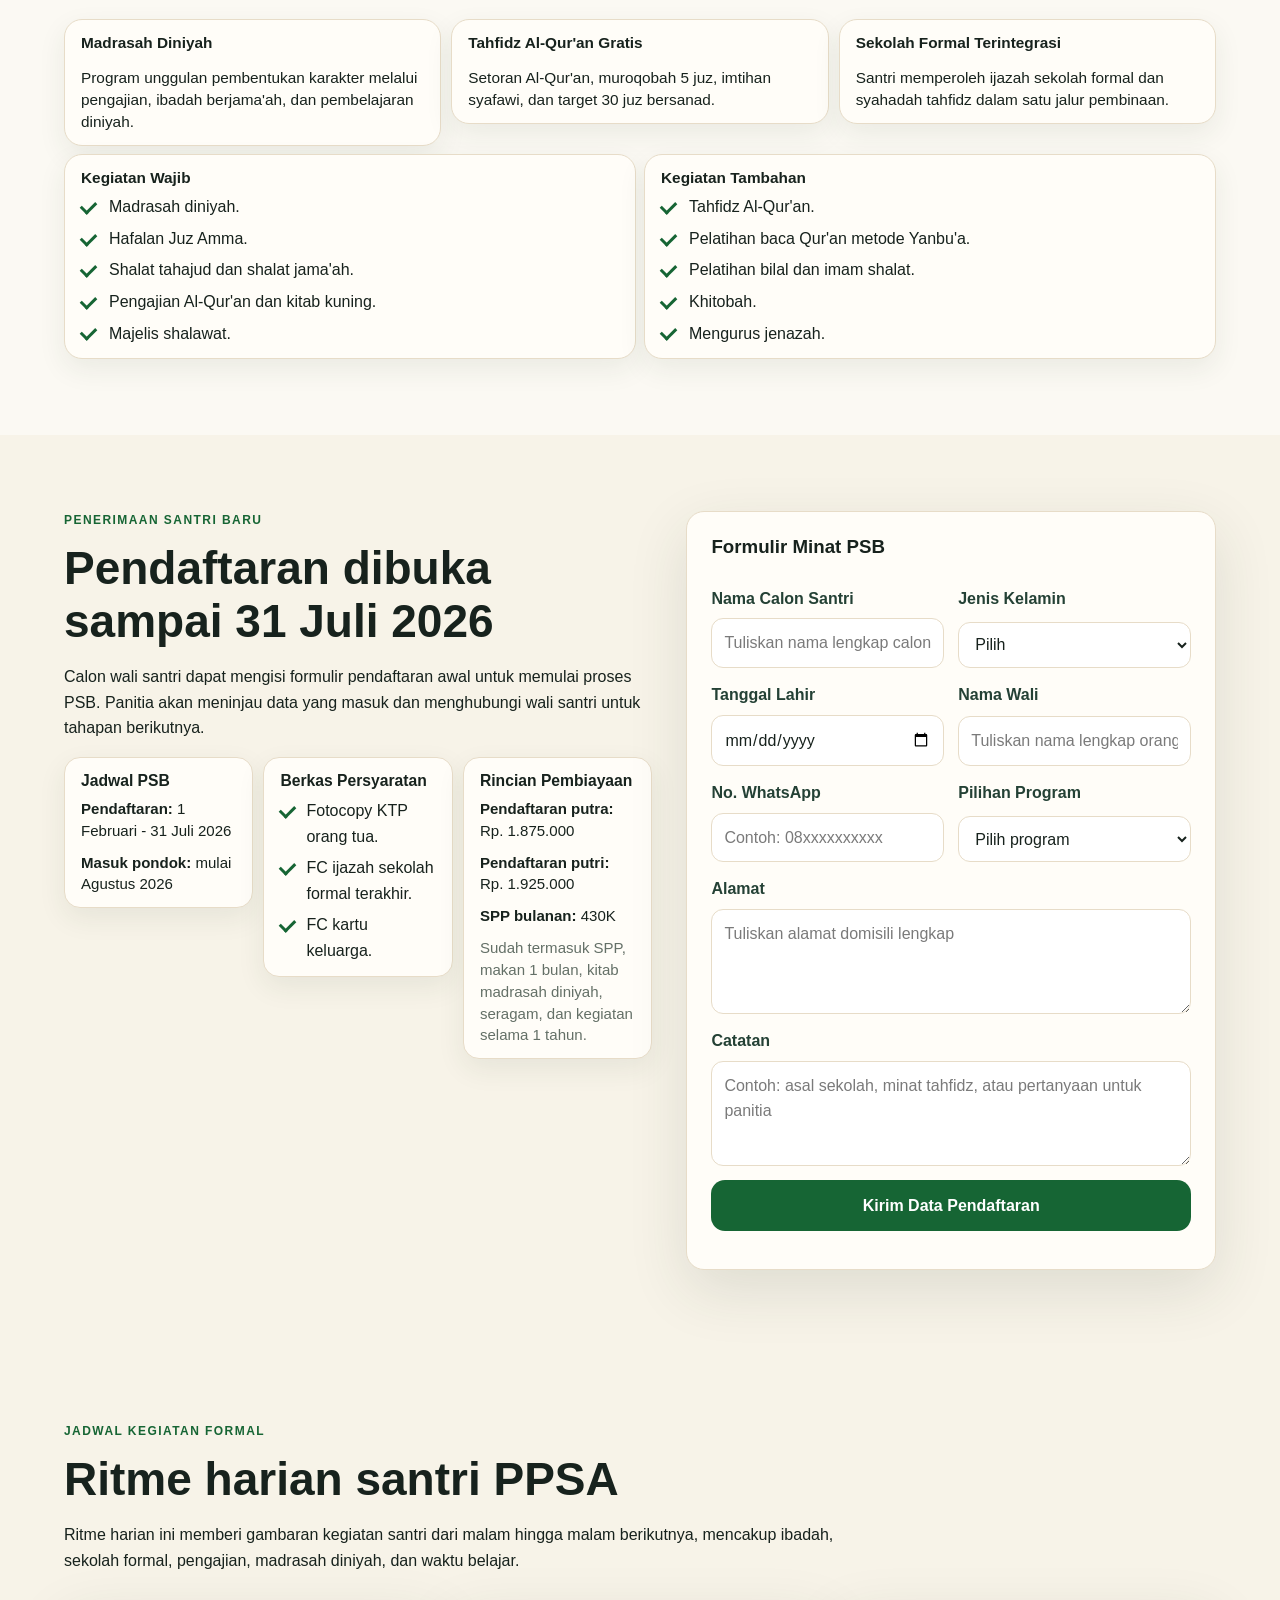
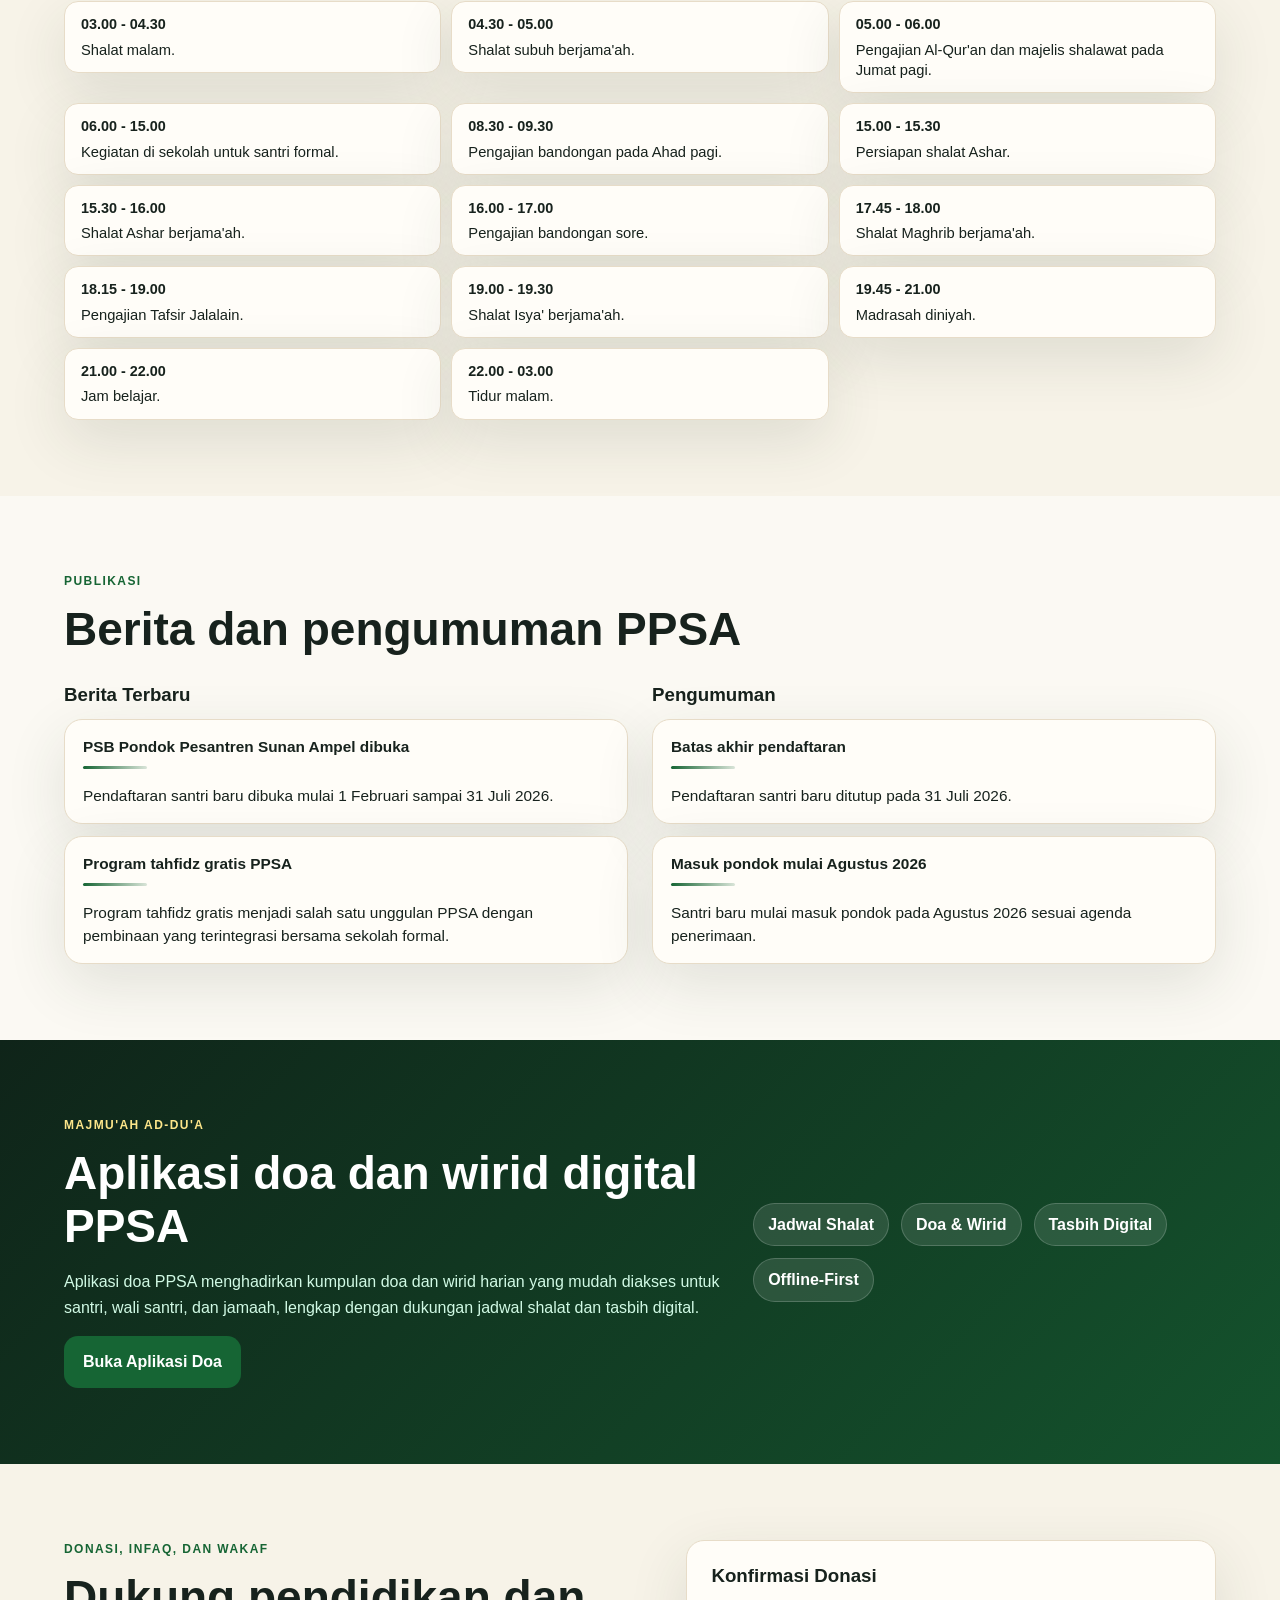
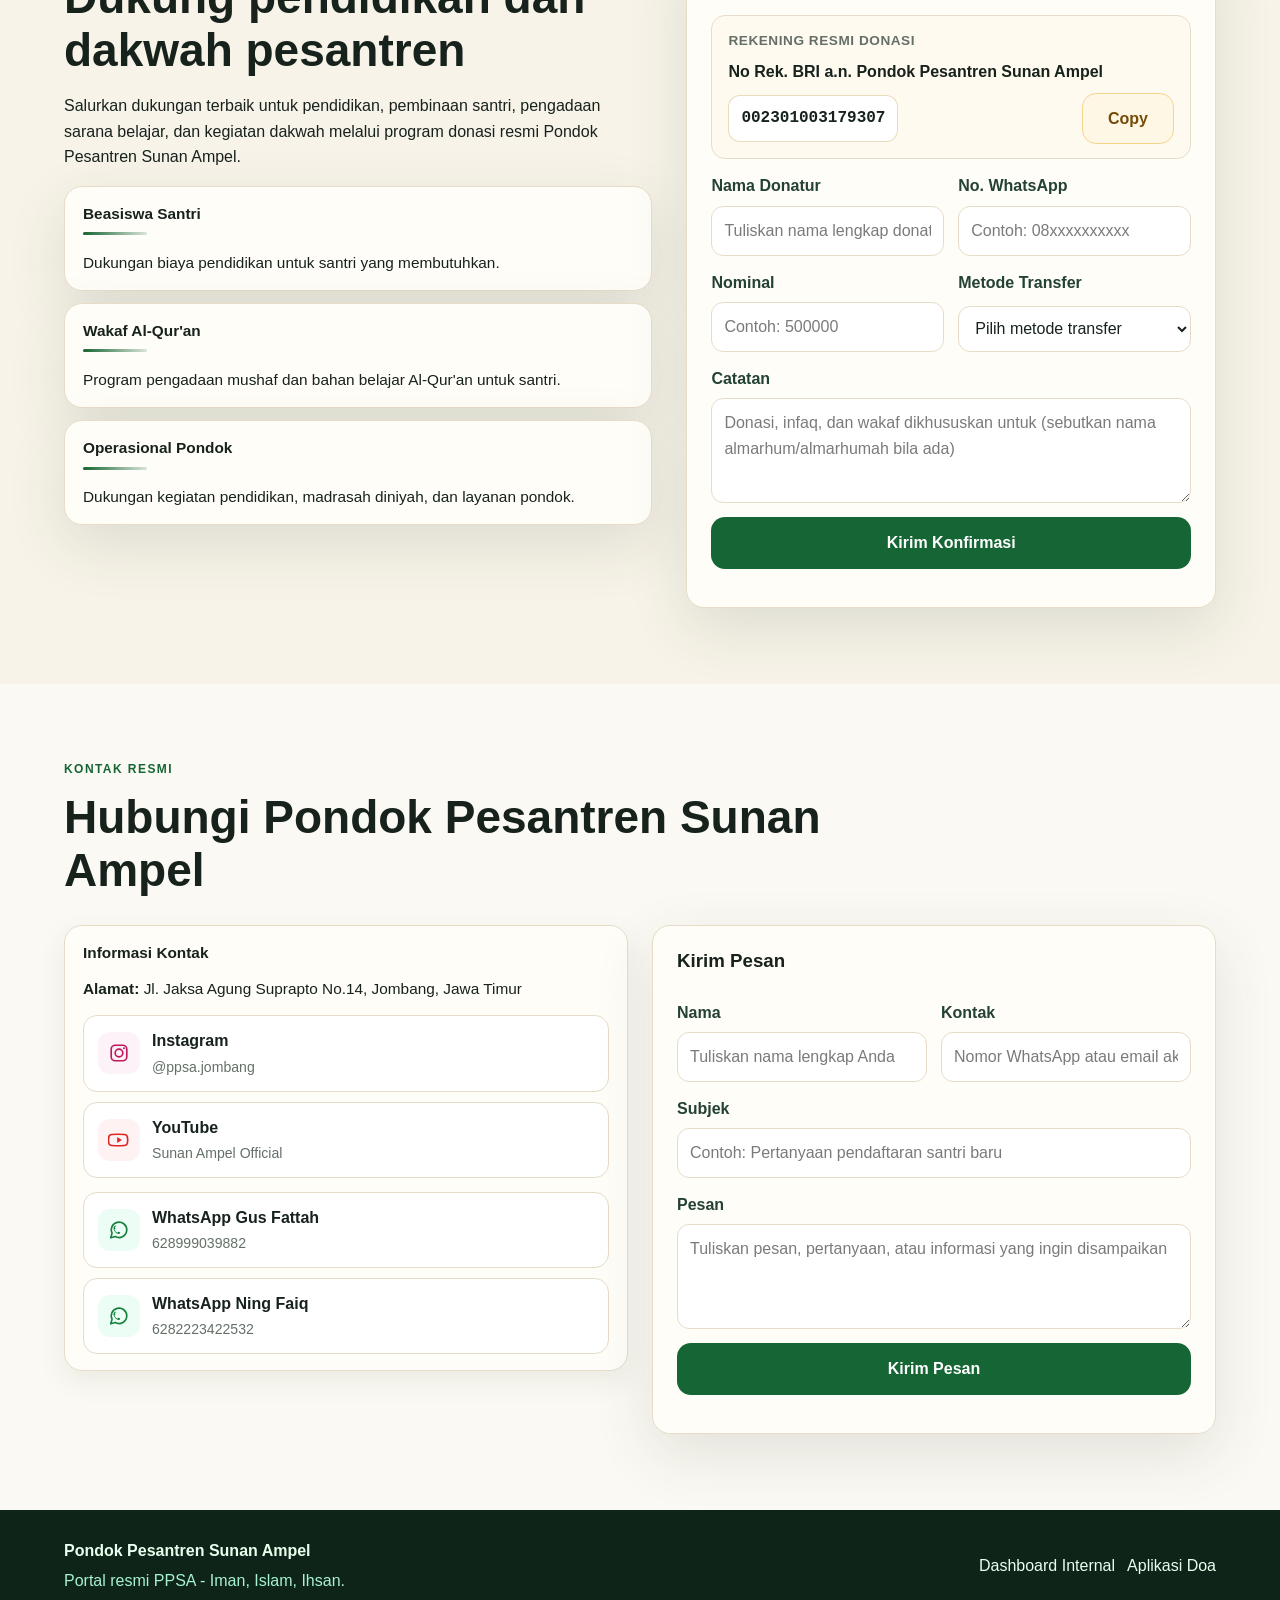
==== commit e48622ec: "update" ====
--- a/index.html
+++ b/index.html
@@ -10,7 +10,7 @@
   <meta name="theme-color" content="#166534" />
   <title>Pondok Pesantren Sunan Ampel | Portal Resmi PPSA</title>
   <link rel="manifest" href="manifest.webmanifest" />
-  <link rel="stylesheet" href="assets/portal.css?v=20260604e" />
+  <link rel="stylesheet" href="assets/portal.css?v=20260604f" />
 </head>
 <body>
   <header class="site-header">
@@ -204,10 +204,27 @@
       </div>
       <form class="public-form" data-api-form="/public/donation-confirmation">
         <h3>Konfirmasi Donasi</h3>
+        <div class="full donation-account-card">
+          <small class="donation-account-label">Rekening Resmi Donasi</small>
+          <strong>No Rek. BRI a.n. Pondok Pesantren Sunan Ampel</strong>
+          <div class="donation-account-row">
+            <code id="donationAccountNumber">002301003179307</code>
+            <button type="button" class="btn-secondary donation-copy-btn" data-copy-text="002301003179307">Copy</button>
+          </div>
+        </div>
         <label>Nama Donatur<input name="donor_name" placeholder="Tuliskan nama lengkap donatur" required /></label>
         <label>No. WhatsApp<input name="phone" placeholder="Contoh: 08xxxxxxxxxx" /></label>
         <label>Nominal<input type="number" name="amount" placeholder="Contoh: 500000" required /></label>
-        <label>Metode Transfer<input name="method" placeholder="Transfer bank / QRIS" /></label>
+        <label>
+          Metode Transfer
+          <select name="method">
+            <option value="">Pilih metode transfer</option>
+            <option value="Transfer Bank BRI">Transfer Bank BRI</option>
+            <option value="QRIS">QRIS</option>
+            <option value="Tunai">Tunai</option>
+            <option value="Lainnya">Lainnya</option>
+          </select>
+        </label>
         <label class="full">Catatan<textarea name="notes" placeholder="Donasi, infaq, dan wakaf dikhususkan untuk (sebutkan nama almarhum/almarhumah bila ada)"></textarea></label>
         <button class="btn-primary" type="submit">Kirim Konfirmasi</button>
         <p class="form-status" role="status"></p>
@@ -271,12 +288,12 @@
       <p>Portal resmi PPSA - Iman, Islam, Ihsan.</p>
     </div>
     <div class="footer-links">
-      <a href="dashboard.html">Dashboard Internal</a>
+      <a href="dashboard">Dashboard Internal</a>
       <a data-doa-link href="https://ppsajombang.vercel.app">Aplikasi Doa</a>
     </div>
   </footer>
 
   <script src="assets/config.js?v=20260604b"></script>
-  <script src="assets/portal.js?v=20260604d"></script>
+  <script src="assets/portal.js?v=20260604e"></script>
 </body>
 </html>
--- a/assets/portal.css
+++ b/assets/portal.css
@@ -166,6 +166,43 @@
   padding: 24px;
 }
 .public-form h3, .public-form .full, .public-form button, .public-form .form-status { grid-column: 1 / -1; }
+.donation-account-card {
+  display: grid;
+  gap: 8px;
+  padding: 14px 16px;
+  border: 1px solid var(--line);
+  border-radius: 14px;
+  background: #fffaf0;
+}
+.donation-account-label {
+  color: var(--muted);
+  font-size: 0.85rem;
+  font-weight: 700;
+  text-transform: uppercase;
+  letter-spacing: 0.04em;
+}
+.donation-account-row {
+  display: flex;
+  align-items: center;
+  justify-content: space-between;
+  gap: 12px;
+  flex-wrap: wrap;
+}
+.donation-account-card code {
+  display: inline-flex;
+  align-items: center;
+  min-height: 44px;
+  padding: 10px 12px;
+  border-radius: 12px;
+  background: #ffffff;
+  border: 1px solid rgba(214, 188, 123, 0.5);
+  color: var(--ink);
+  font-size: 1rem;
+  font-weight: 800;
+}
+.donation-copy-btn {
+  min-width: 92px;
+}
 label { display: grid; gap: 7px; font-weight: 700; color: #244135; }
 input, select, textarea {
   width: 100%;
